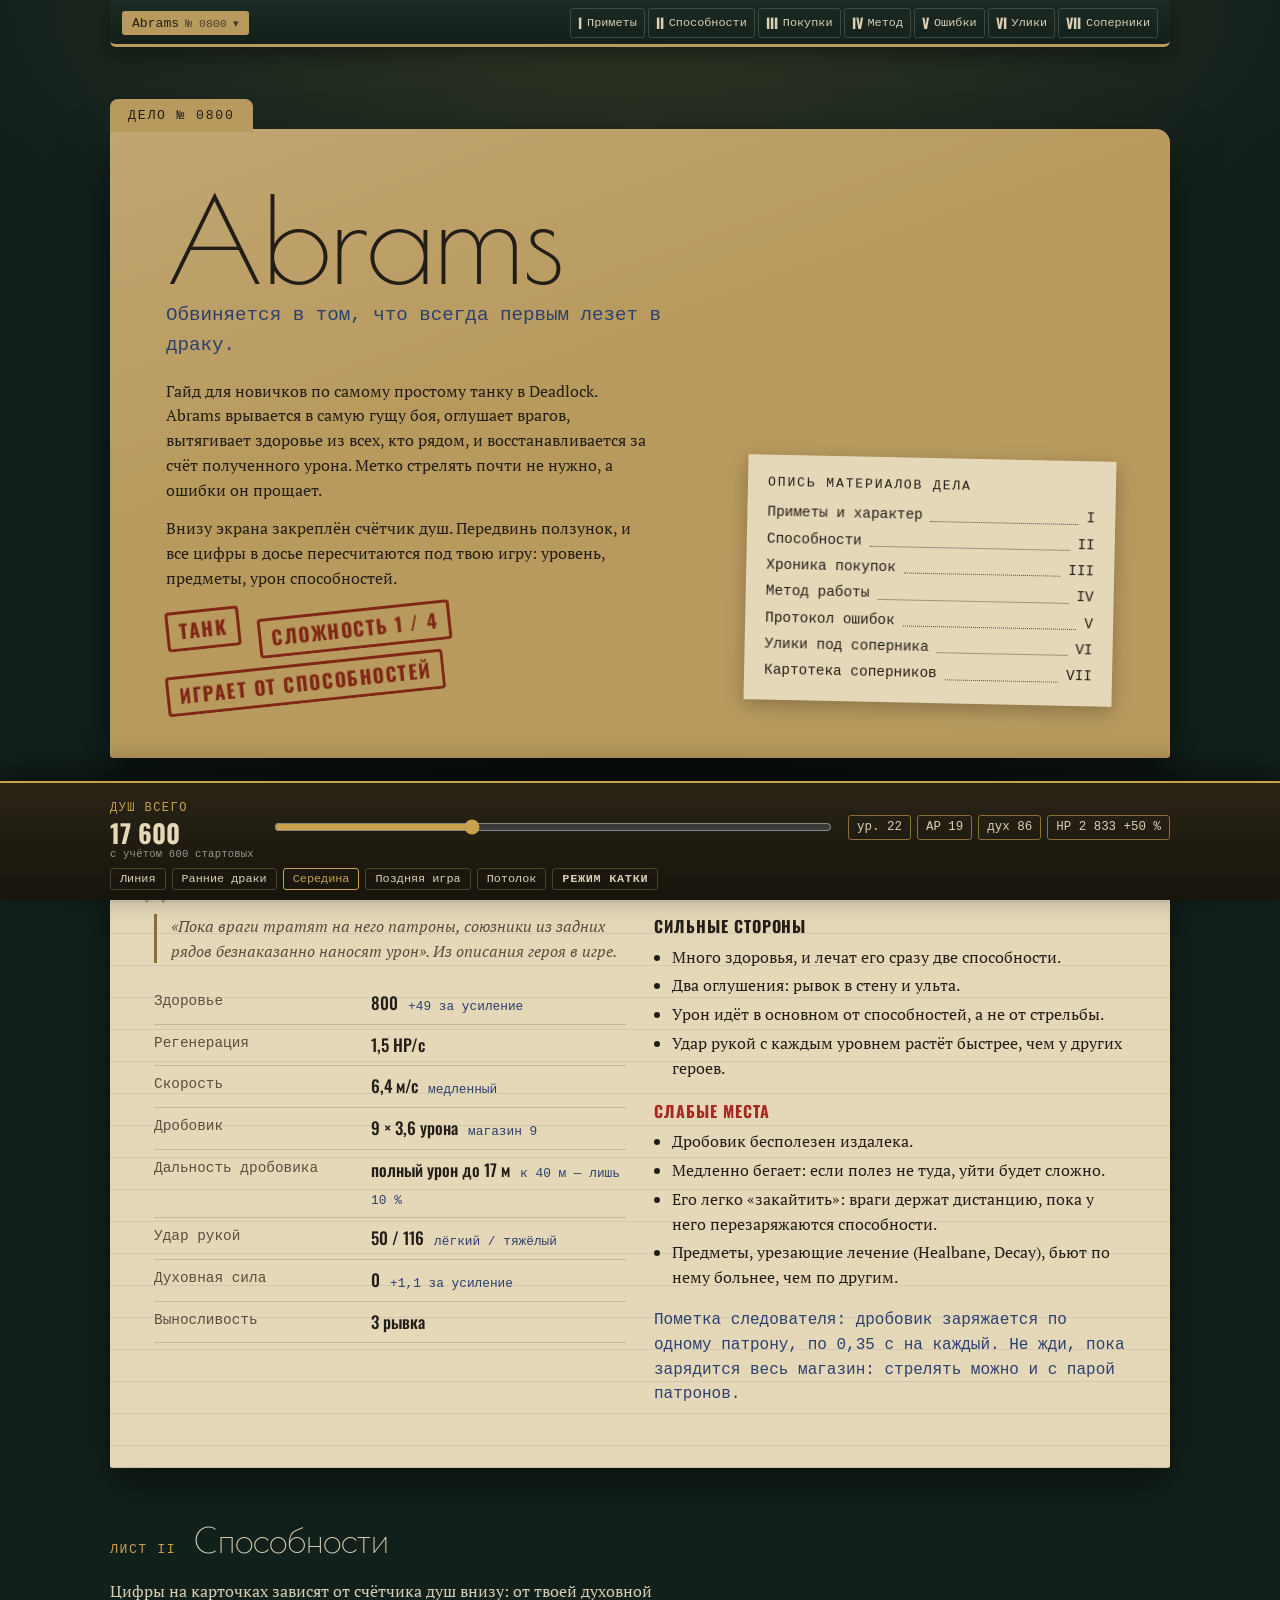
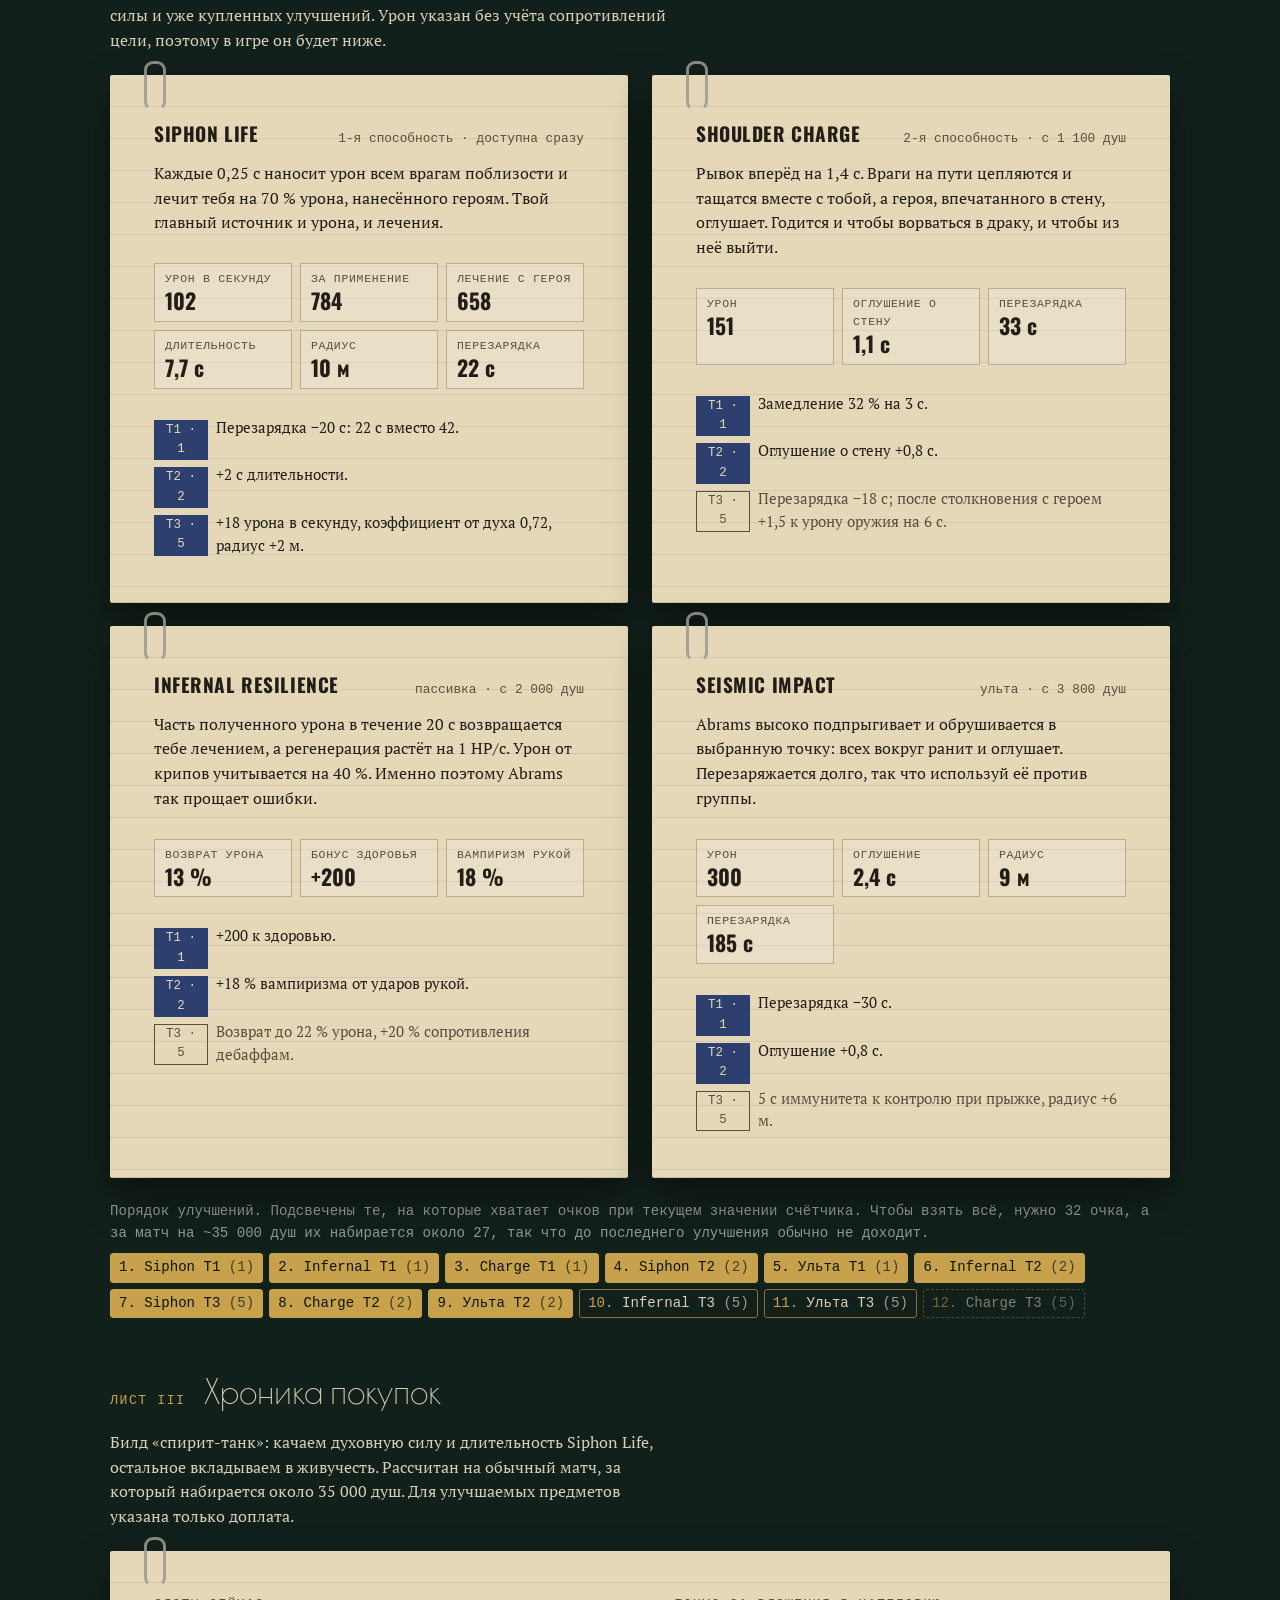
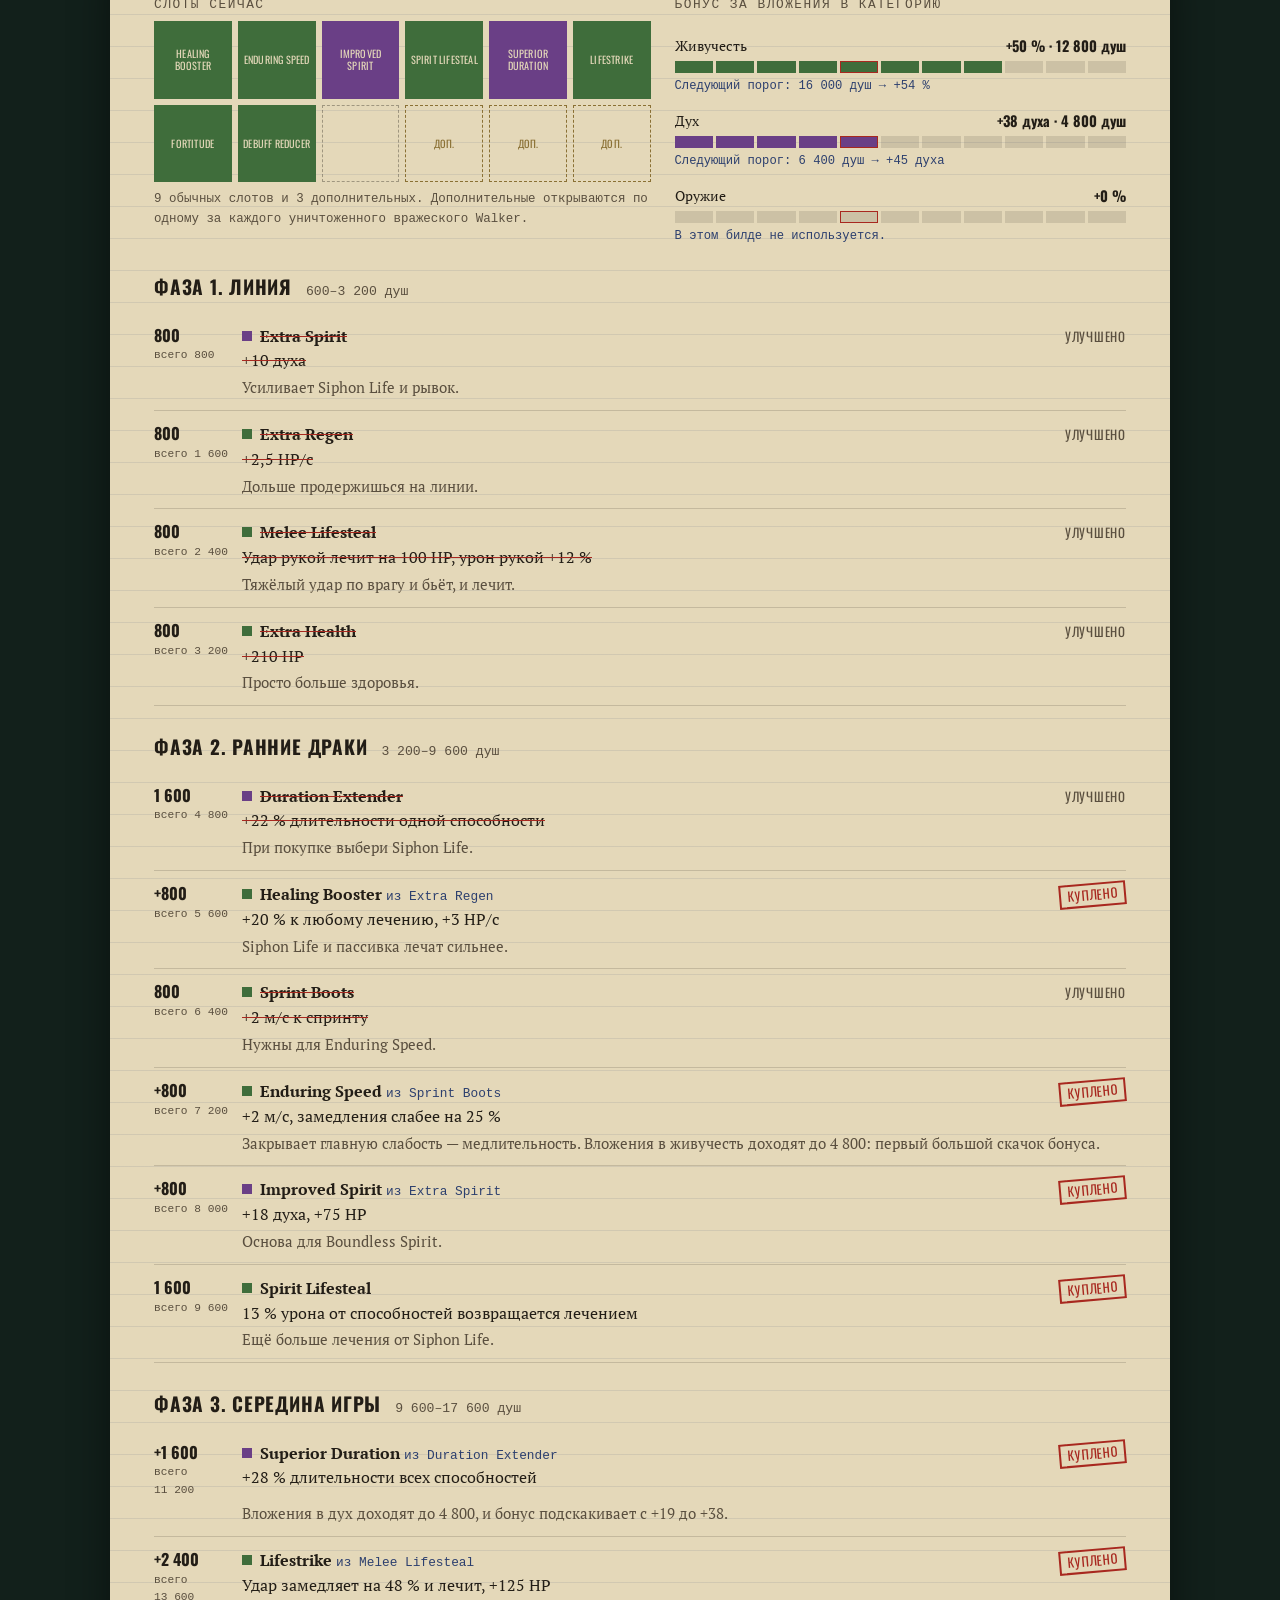
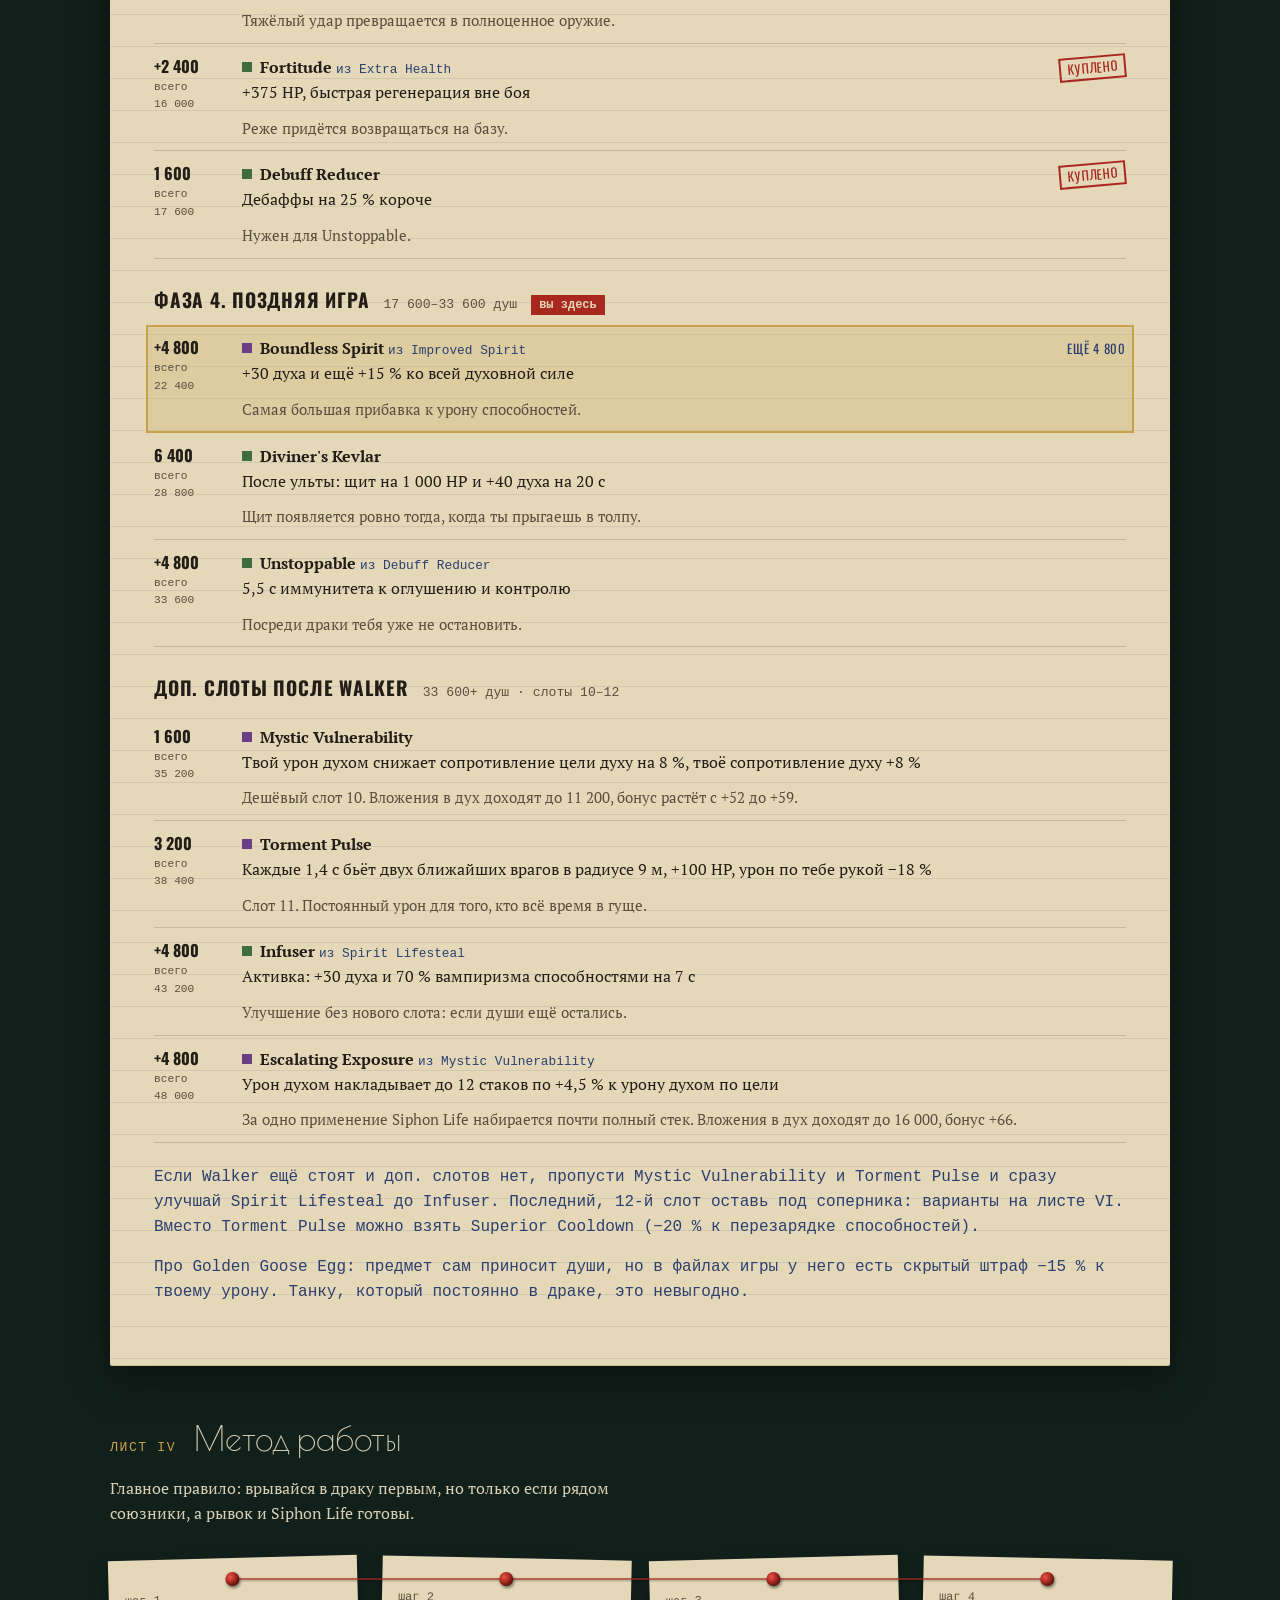
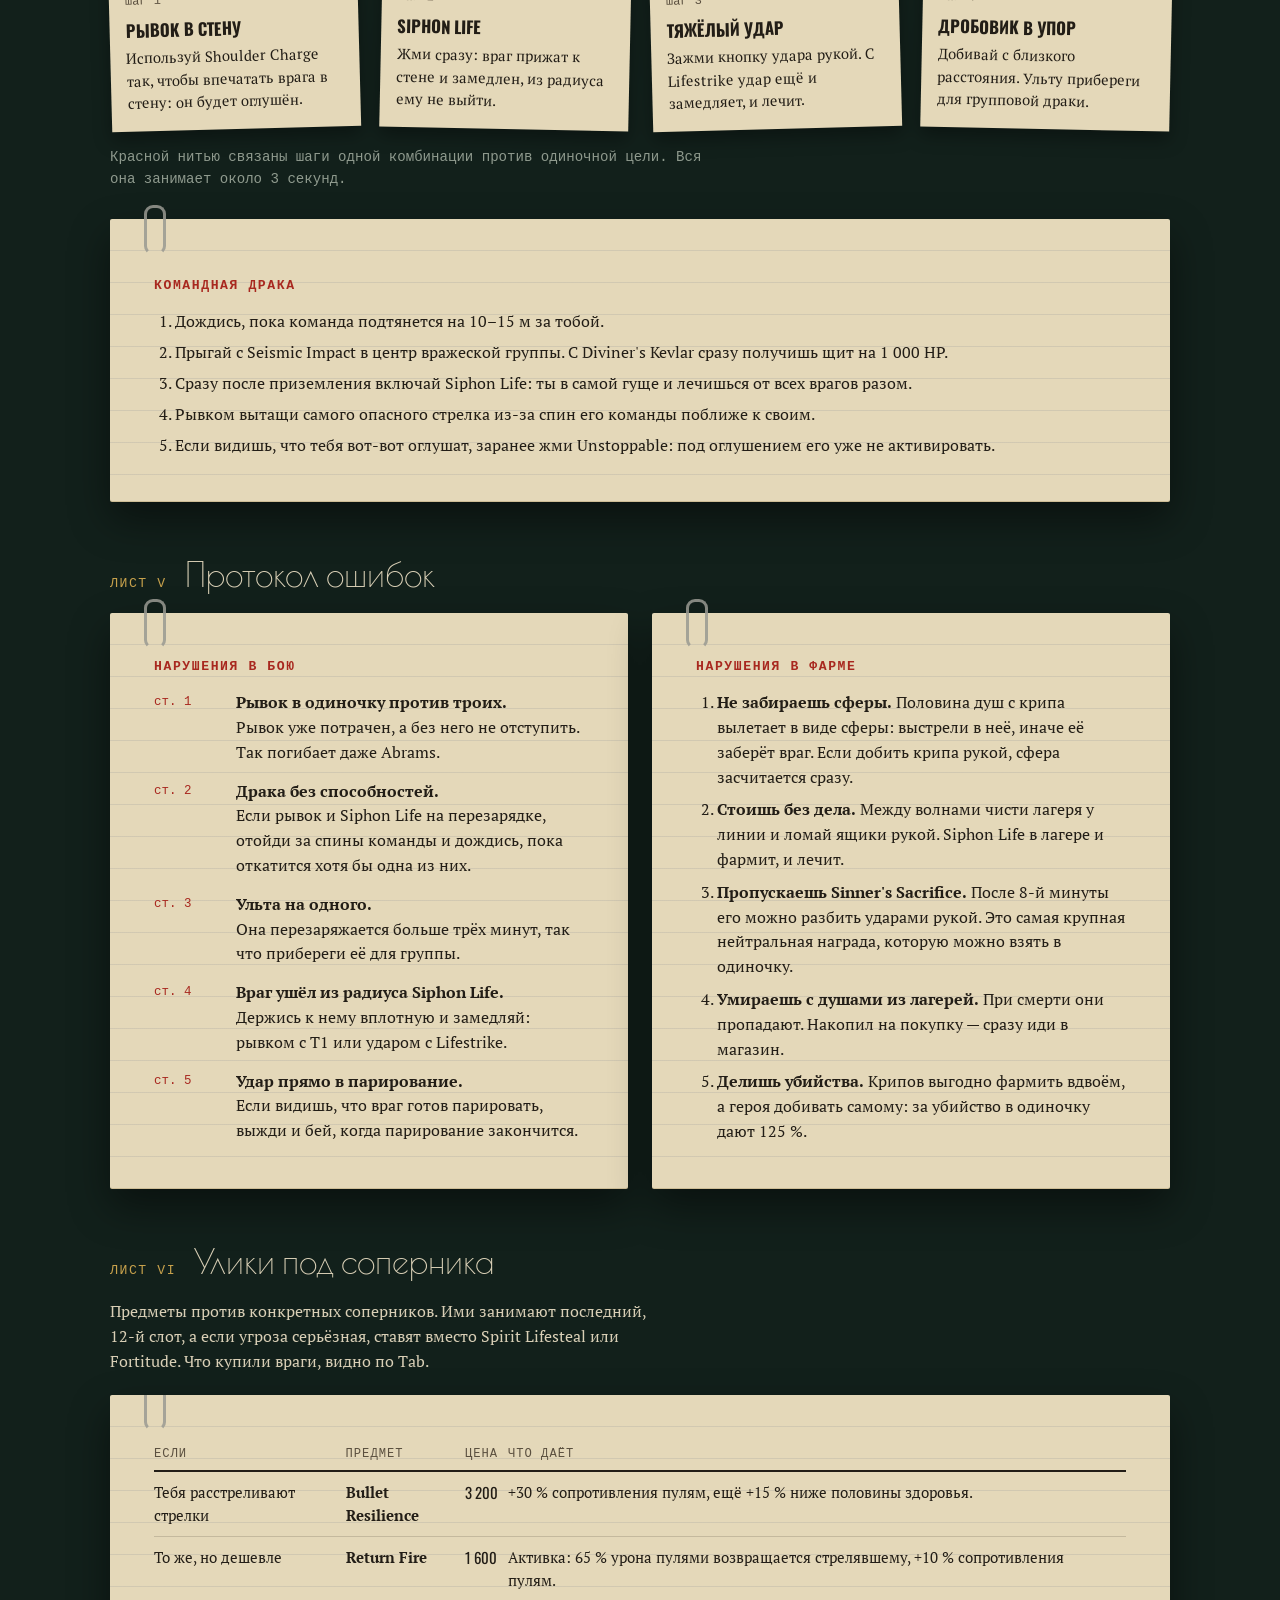
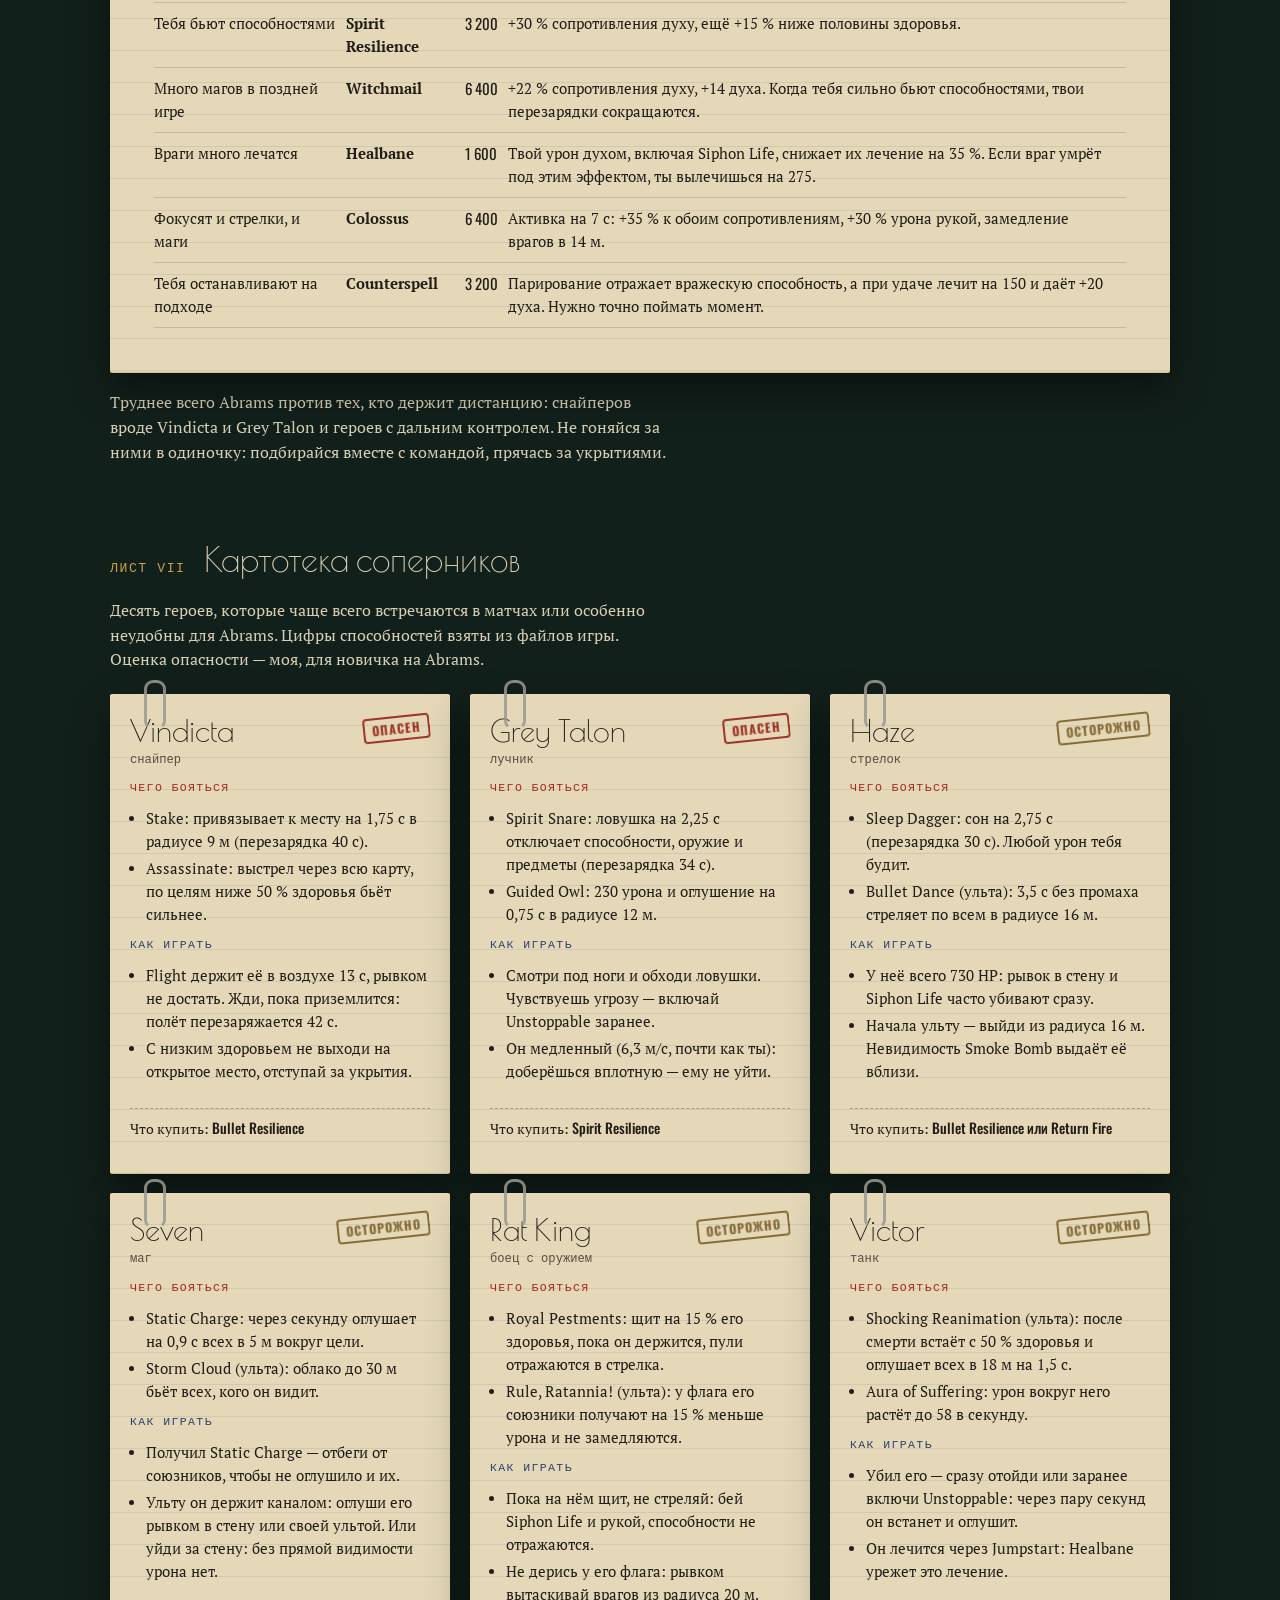
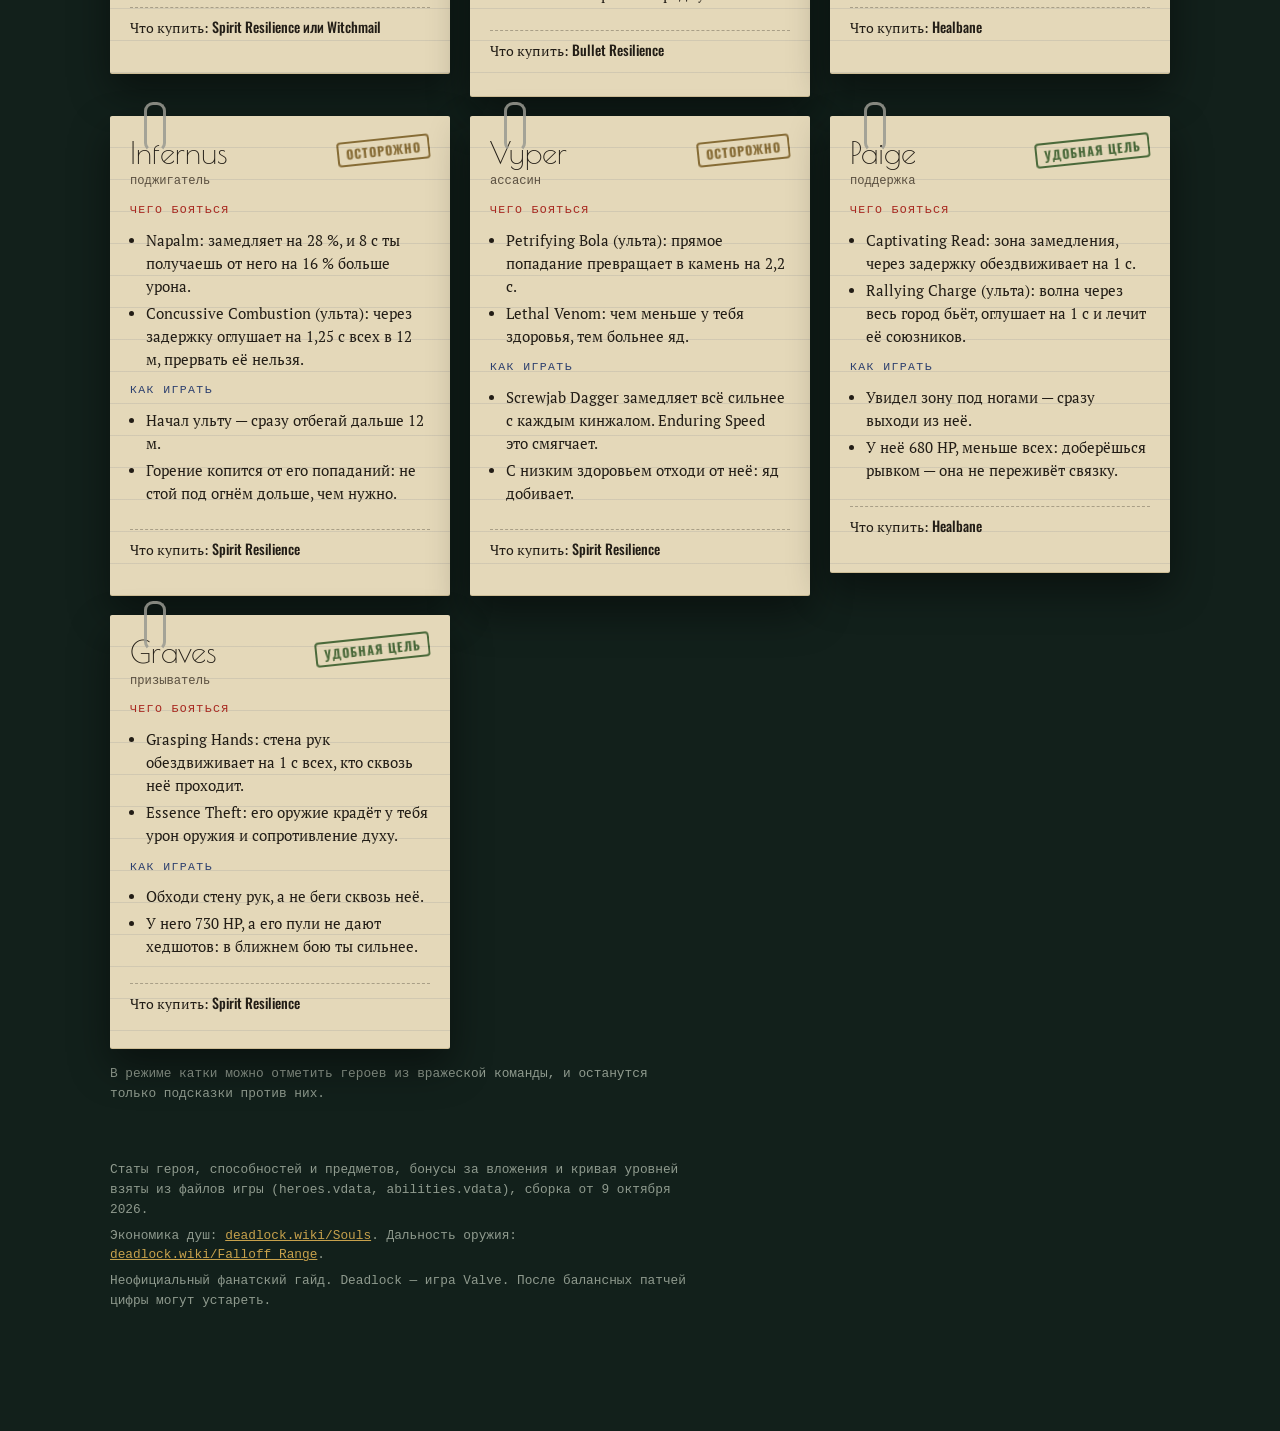
==== abrams/index.html @ 575578da "feat: обновить досье героев, главная страница" ====
<!doctype html>
<html lang="ru">
<head>
<meta charset="utf-8">
<meta name="viewport" content="width=device-width, initial-scale=1, viewport-fit=cover">
<style>html{color-scheme:dark}body{margin:0}img{max-width:100%}[hidden]{display:none!important}:root{padding-top:env(safe-area-inset-top,0px);padding-bottom:env(safe-area-inset-bottom,0px)}</style>
<title>Досье Abrams</title>
<link rel="preconnect" href="https://fonts.googleapis.com">
<link rel="preconnect" href="https://fonts.gstatic.com" crossorigin>
<link rel="stylesheet" href="https://fonts.googleapis.com/css2?family=Poiret+One&family=Oswald:wght@500;700&family=PT+Serif:ital,wght@0,400;0,700;1,400&family=PT+Mono&display=swap">
<link rel="stylesheet" href="../assets/dossier.css">
</head>
<body>
<div class="wrap">
  <nav class="spine" aria-label="Навигация по досье">
    <div class="row">
      <button class="case" type="button" id="case-btn" aria-haspopup="true" aria-expanded="false" aria-controls="case-menu">Abrams <small>№ 0800</small> <span class="caret" aria-hidden="true">▾</span></button>
      <div class="case-menu" id="case-menu" hidden></div>
      <div class="nums"><a href="#primety" aria-current="false"><b>I</b><small>Приметы</small></a><a href="#pokazaniya" aria-current="false"><b>II</b><small>Способности</small></a><a href="#hronika" aria-current="false"><b>III</b><small>Покупки</small></a><a href="#metod" aria-current="false"><b>IV</b><small>Метод</small></a><a href="#protokol" aria-current="false"><b>V</b><small>Ошибки</small></a><a href="#uliki" aria-current="false"><b>VI</b><small>Улики</small></a><a href="#kartoteka" aria-current="false"><b>VII</b><small>Соперники</small></a></div>
    </div>
    <div class="now">Лист <b data-now>обложка</b></div>
  </nav>

  <header class="hero">
    <div class="folder" data-case="ДЕЛО № 0800">
      <div class="hero-grid">
        <div>
          <h1>Abrams</h1>
          <p class="charge">Обвиняется в том, что всегда первым лезет в драку.</p>
          <p>Гайд для новичков по самому простому танку в Deadlock. Abrams врывается в самую гущу боя, оглушает врагов, вытягивает здоровье из всех, кто рядом, и восстанавливается за счёт полученного урона. Метко стрелять почти не нужно, а ошибки он прощает.</p>
          <p>Внизу экрана закреплён счётчик душ. Передвинь ползунок, и все цифры в досье пересчитаются под твою игру: уровень, предметы, урон способностей.</p>
          <div class="stamps">
            <span class="stamp slam">Танк</span>
            <span class="stamp slam d2">Сложность 1 / 4</span>
            <span class="stamp slam d3">Играет от способностей</span>
          </div>
        </div>
        <aside class="opis">
          <h3>Опись материалов дела</h3>
          <ol>
            <li><a href="#primety"><span>Приметы и характер</span><span></span><span>I</span></a></li>
            <li><a href="#pokazaniya"><span>Способности</span><span></span><span>II</span></a></li>
            <li><a href="#hronika"><span>Хроника покупок</span><span></span><span>III</span></a></li>
            <li><a href="#metod"><span>Метод работы</span><span></span><span>IV</span></a></li>
            <li><a href="#protokol"><span>Протокол ошибок</span><span></span><span>V</span></a></li>
            <li><a href="#uliki"><span>Улики под соперника</span><span></span><span>VI</span></a></li>
            <li><a href="#kartoteka"><span>Картотека соперников</span><span></span><span>VII</span></a></li>
          </ol>
        </aside>
      </div>
    </div>
  </header>

  <section id="primety">
    <div class="section-head"><span class="exhibit">Лист I</span><h2>Приметы и характер</h2></div>
    <div class="sheet record">
      <div>
        <p class="quote">«Пока враги тратят на него патроны, союзники из задних рядов безнаказанно наносят урон». Из описания героя в игре.</p>
        <table class="stat-table">
          <tbody>
            <tr><th>Здоровье</th><td>800 <small>+49 за усиление</small></td></tr>
            <tr><th>Регенерация</th><td>1,5 HP/с</td></tr>
            <tr><th>Скорость</th><td>6,4 м/с <small>медленный</small></td></tr>
            <tr><th>Дробовик</th><td>9 × 3,6 урона <small>магазин 9</small></td></tr>
            <tr><th>Дальность дробовика</th><td>полный урон до 17 м <small>к 40 м — лишь 10 %</small></td></tr>
            <tr><th>Удар рукой</th><td>50 / 116 <small>лёгкий / тяжёлый</small></td></tr>
            <tr><th>Духовная сила</th><td>0 <small>+1,1 за усиление</small></td></tr>
            <tr><th>Выносливость</th><td>3 рывка</td></tr>
          </tbody>
        </table>
      </div>
      <div class="traits">
        <h3>Сильные стороны</h3>
        <ul>
          <li>Много здоровья, и лечат его сразу две способности.</li>
          <li>Два оглушения: рывок в стену и ульта.</li>
          <li>Урон идёт в основном от способностей, а не от стрельбы.</li>
          <li>Удар рукой с каждым уровнем растёт быстрее, чем у других героев.</li>
        </ul>
        <div class="minus">
          <h3>Слабые места</h3>
          <ul>
            <li>Дробовик бесполезен издалека.</li>
            <li>Медленно бегает: если полез не туда, уйти будет сложно.</li>
            <li>Его легко «закайтить»: враги держат дистанцию, пока у него перезаряжаются способности.</li>
            <li>Предметы, урезающие лечение (Healbane, Decay), бьют по нему больнее, чем по другим.</li>
          </ul>
        </div>
        <p class="typed">Пометка следователя: дробовик заряжается по одному патрону, по 0,35 с на каждый. Не жди, пока зарядится весь магазин: стрелять можно и с парой патронов.</p>
      </div>
    </div>
  </section>

  <section id="pokazaniya">
    <div class="section-head"><span class="exhibit">Лист II</span><h2>Способности</h2></div>
    <p class="lede">Цифры на карточках зависят от счётчика душ внизу: от твоей духовной силы и уже купленных улучшений. Урон указан без учёта сопротивлений цели, поэтому в игре он будет ниже.</p>
    <div class="abilities">
      <article class="sheet ab" id="ab-siphon">
        <header><h3>Siphon Life</h3><span class="key">1-я способность · доступна сразу</span></header>
        <p>Каждые 0,25 с наносит урон всем врагам поблизости и лечит тебя на 70 % урона, нанесённого героям. Твой главный источник и урона, и лечения.</p>
        <dl class="readout">
          <div><dt>Урон в секунду</dt><dd data-o="s-dps">—</dd></div>
          <div><dt>За применение</dt><dd data-o="s-total">—</dd></div>
          <div><dt>Лечение с героя</dt><dd data-o="s-heal">—</dd></div>
          <div><dt>Длительность</dt><dd data-o="s-dur">—</dd></div>
          <div><dt>Радиус</dt><dd data-o="s-rad">—</dd></div>
          <div><dt>Перезарядка</dt><dd data-o="s-cd">—</dd></div>
        </dl>
        <ul class="tiers">
          <li data-t="S1"><span class="t">T1 · 1</span><span>Перезарядка −20 с: 22 с вместо 42.</span></li>
          <li data-t="S2"><span class="t">T2 · 2</span><span>+2 с длительности.</span></li>
          <li data-t="S3"><span class="t">T3 · 5</span><span>+18 урона в секунду, коэффициент от духа 0,72, радиус +2 м.</span></li>
        </ul>
      </article>
      <article class="sheet ab" id="ab-charge">
        <header><h3>Shoulder Charge</h3><span class="key">2-я способность · с 1 100 душ</span></header>
        <p>Рывок вперёд на 1,4 с. Враги на пути цепляются и тащатся вместе с тобой, а героя, впечатанного в стену, оглушает. Годится и чтобы ворваться в драку, и чтобы из неё выйти.</p>
        <dl class="readout">
          <div><dt>Урон</dt><dd data-o="c-dmg">—</dd></div>
          <div><dt>Оглушение о стену</dt><dd data-o="c-stun">—</dd></div>
          <div><dt>Перезарядка</dt><dd data-o="c-cd">—</dd></div>
        </dl>
        <ul class="tiers">
          <li data-t="C1"><span class="t">T1 · 1</span><span>Замедление 32 % на 3 с.</span></li>
          <li data-t="C2"><span class="t">T2 · 2</span><span>Оглушение о стену +0,8 с.</span></li>
          <li data-t="C3"><span class="t">T3 · 5</span><span>Перезарядка −18 с; после столкновения с героем +1,5 к урону оружия на 6 с.</span></li>
        </ul>
      </article>
      <article class="sheet ab" id="ab-infernal">
        <header><h3>Infernal Resilience</h3><span class="key">пассивка · с 2 000 душ</span></header>
        <p>Часть полученного урона в течение 20 с возвращается тебе лечением, а регенерация растёт на 1 HP/с. Урон от крипов учитывается на 40 %. Именно поэтому Abrams так прощает ошибки.</p>
        <dl class="readout">
          <div><dt>Возврат урона</dt><dd data-o="i-pct">—</dd></div>
          <div><dt>Бонус здоровья</dt><dd data-o="i-hp">—</dd></div>
          <div><dt>Вампиризм рукой</dt><dd data-o="i-ls">—</dd></div>
        </dl>
        <ul class="tiers">
          <li data-t="I1"><span class="t">T1 · 1</span><span>+200 к здоровью.</span></li>
          <li data-t="I2"><span class="t">T2 · 2</span><span>+18 % вампиризма от ударов рукой.</span></li>
          <li data-t="I3"><span class="t">T3 · 5</span><span>Возврат до 22 % урона, +20 % сопротивления дебаффам.</span></li>
        </ul>
      </article>
      <article class="sheet ab" id="ab-ult">
        <header><h3>Seismic Impact</h3><span class="key">ульта · с 3 800 душ</span></header>
        <p>Abrams высоко подпрыгивает и обрушивается в выбранную точку: всех вокруг ранит и оглушает. Перезаряжается долго, так что используй её против группы.</p>
        <dl class="readout">
          <div><dt>Урон</dt><dd data-o="u-dmg">—</dd></div>
          <div><dt>Оглушение</dt><dd data-o="u-stun">—</dd></div>
          <div><dt>Радиус</dt><dd data-o="u-rad">—</dd></div>
          <div><dt>Перезарядка</dt><dd data-o="u-cd">—</dd></div>
        </dl>
        <ul class="tiers">
          <li data-t="U1"><span class="t">T1 · 1</span><span>Перезарядка −30 с.</span></li>
          <li data-t="U2"><span class="t">T2 · 2</span><span>Оглушение +0,8 с.</span></li>
          <li data-t="U3"><span class="t">T3 · 5</span><span>5 с иммунитета к контролю при прыжке, радиус +6 м.</span></li>
        </ul>
      </article>
    </div>
    <div class="ap-order">
      Порядок улучшений. Подсвечены те, на которые хватает очков при текущем значении счётчика. Чтобы взять всё, нужно 32 очка, а за матч на ~35 000 душ их набирается около 27, так что до последнего улучшения обычно не доходит.
      <ol id="ap-list"></ol>
    </div>
  </section>

  <section id="hronika">
    <div class="section-head"><span class="exhibit">Лист III</span><h2>Хроника покупок</h2></div>
    <p class="lede">Билд «спирит-танк»: качаем духовную силу и длительность Siphon Life, остальное вкладываем в живучесть. Рассчитан на обычный матч, за который набирается около 35 000 душ. Для улучшаемых предметов указана только доплата.</p>
    <div class="sheet">
      <div class="ledger-top">
        <div class="slots-wrap">
          <h4>Слоты сейчас</h4>
          <div class="slots" id="slots"></div>
          <p class="slots-note">9 обычных слотов и 3 дополнительных. Дополнительные открываются по одному за каждого уничтоженного вражеского Walker.</p>
        </div>
        <div class="inv">
          <h4>Бонус за вложения в категорию</h4>
          <div class="meter-row"><div class="lbl"><span>Живучесть</span><b data-o="v-bonus">—</b></div><div class="meter vit" data-meter="vit"></div><div class="next" data-o="v-next"></div></div>
          <div class="meter-row"><div class="lbl"><span>Дух</span><b data-o="sp-bonus">—</b></div><div class="meter spi" data-meter="spi"></div><div class="next" data-o="sp-next"></div></div>
          <div class="meter-row"><div class="lbl"><span>Оружие</span><b>+0 %</b></div><div class="meter wpn" data-meter="wpn"></div><div class="next">В этом билде не используется.</div></div>
        </div>
      </div>
      <div id="phases"></div>
      <p class="typed" style="margin-top:22px">Если Walker ещё стоят и доп. слотов нет, пропусти Mystic Vulnerability и Torment Pulse и сразу улучшай Spirit Lifesteal до Infuser. Последний, 12-й слот оставь под соперника: варианты на листе VI. Вместо Torment Pulse можно взять Superior Cooldown (−20 % к перезарядке способностей).</p>
      <p class="typed">Про Golden Goose Egg: предмет сам приносит души, но в файлах игры у него есть скрытый штраф −15 % к твоему урону. Танку, который постоянно в драке, это невыгодно.</p>
    </div>
  </section>

  <section id="metod">
    <div class="section-head"><span class="exhibit">Лист IV</span><h2>Метод работы</h2></div>
    <p class="lede">Главное правило: врывайся в драку первым, но только если рядом союзники, а рывок и Siphon Life готовы.</p>
    <div class="board" role="list">
      <svg class="string" aria-hidden="true"><polyline fill="none" stroke="#a8281f" stroke-width="1.6" points=""/></svg>
      <div class="note" role="listitem"><span class="pin-dot"></span><span class="n">шаг 1</span><b>Рывок в стену</b><p>Используй Shoulder Charge так, чтобы впечатать врага в стену: он будет оглушён.</p></div>
      <div class="note" role="listitem"><span class="pin-dot"></span><span class="n">шаг 2</span><b>Siphon Life</b><p>Жми сразу: враг прижат к стене и замедлен, из радиуса ему не выйти.</p></div>
      <div class="note" role="listitem"><span class="pin-dot"></span><span class="n">шаг 3</span><b>Тяжёлый удар</b><p>Зажми кнопку удара рукой. С Lifestrike удар ещё и замедляет, и лечит.</p></div>
      <div class="note" role="listitem"><span class="pin-dot"></span><span class="n">шаг 4</span><b>Дробовик в упор</b><p>Добивай с близкого расстояния. Ульту прибереги для групповой драки.</p></div>
    </div>
    <p class="board-caption">Красной нитью связаны шаги одной комбинации против одиночной цели. Вся она занимает около 3 секунд.</p>
    <div class="sheet teamfight">
      <h3 class="exhibit" style="color:var(--stamp)">Командная драка</h3>
      <ol>
        <li>Дождись, пока команда подтянется на 10–15 м за тобой.</li>
        <li>Прыгай с Seismic Impact в центр вражеской группы. С Diviner's Kevlar сразу получишь щит на 1 000 HP.</li>
        <li>Сразу после приземления включай Siphon Life: ты в самой гуще и лечишься от всех врагов разом.</li>
        <li>Рывком вытащи самого опасного стрелка из-за спин его команды поближе к своим.</li>
        <li>Если видишь, что тебя вот-вот оглушат, заранее жми Unstoppable: под оглушением его уже не активировать.</li>
      </ol>
    </div>
  </section>

  <section id="protokol">
    <div class="section-head"><span class="exhibit">Лист V</span><h2>Протокол ошибок</h2></div>
    <div class="two">
      <div class="sheet">
        <h3 class="exhibit" style="color:var(--stamp);margin-top:0">Нарушения в бою</h3>
        <ol class="protocol">
          <li><span class="art">ст. 1</span><div><b>Рывок в одиночку против троих.</b>Рывок уже потрачен, а без него не отступить. Так погибает даже Abrams.</div></li>
          <li><span class="art">ст. 2</span><div><b>Драка без способностей.</b>Если рывок и Siphon Life на перезарядке, отойди за спины команды и дождись, пока откатится хотя бы одна из них.</div></li>
          <li><span class="art">ст. 3</span><div><b>Ульта на одного.</b>Она перезаряжается больше трёх минут, так что прибереги её для группы.</div></li>
          <li><span class="art">ст. 4</span><div><b>Враг ушёл из радиуса Siphon Life.</b>Держись к нему вплотную и замедляй: рывком с T1 или ударом с Lifestrike.</div></li>
          <li><span class="art">ст. 5</span><div><b>Удар прямо в парирование.</b>Если видишь, что враг готов парировать, выжди и бей, когда парирование закончится.</div></li>
        </ol>
      </div>
      <div class="sheet">
        <h3 class="exhibit" style="color:var(--stamp);margin-top:0">Нарушения в фарме</h3>
        <ol class="farm">
          <li><b>Не забираешь сферы.</b> Половина душ с крипа вылетает в виде сферы: выстрели в неё, иначе её заберёт враг. Если добить крипа рукой, сфера засчитается сразу.</li>
          <li><b>Стоишь без дела.</b> Между волнами чисти лагеря у линии и ломай ящики рукой. Siphon Life в лагере и фармит, и лечит.</li>
          <li><b>Пропускаешь Sinner's Sacrifice.</b> После 8-й минуты его можно разбить ударами рукой. Это самая крупная нейтральная награда, которую можно взять в одиночку.</li>
          <li><b>Умираешь с душами из лагерей.</b> При смерти они пропадают. Накопил на покупку — сразу иди в магазин.</li>
          <li><b>Делишь убийства.</b> Крипов выгодно фармить вдвоём, а героя добивать самому: за убийство в одиночку дают 125 %.</li>
        </ol>
      </div>
    </div>
  </section>

  <section id="uliki">
    <div class="section-head"><span class="exhibit">Лист VI</span><h2>Улики под соперника</h2></div>
    <p class="lede">Предметы против конкретных соперников. Ими занимают последний, 12-й слот, а если угроза серьёзная, ставят вместо Spirit Lifesteal или Fortitude. Что купили враги, видно по Tab.</p>
    <div class="sheet scroll">
      <table class="evid">
        <thead><tr><th>Если</th><th>Предмет</th><th>Цена</th><th>Что даёт</th></tr></thead>
        <tbody>
          <tr><td>Тебя расстреливают стрелки</td><td>Bullet Resilience</td><td>3 200</td><td>+30 % сопротивления пулям, ещё +15 % ниже половины здоровья.</td></tr>
          <tr><td>То же, но дешевле</td><td>Return Fire</td><td>1 600</td><td>Активка: 65 % урона пулями возвращается стрелявшему, +10 % сопротивления пулям.</td></tr>
          <tr><td>Тебя бьют способностями</td><td>Spirit Resilience</td><td>3 200</td><td>+30 % сопротивления духу, ещё +15 % ниже половины здоровья.</td></tr>
          <tr><td>Много магов в поздней игре</td><td>Witchmail</td><td>6 400</td><td>+22 % сопротивления духу, +14 духа. Когда тебя сильно бьют способностями, твои перезарядки сокращаются.</td></tr>
          <tr><td>Враги много лечатся</td><td>Healbane</td><td>1 600</td><td>Твой урон духом, включая Siphon Life, снижает их лечение на 35 %. Если враг умрёт под этим эффектом, ты вылечишься на 275.</td></tr>
          <tr><td>Фокусят и стрелки, и маги</td><td>Colossus</td><td>6 400</td><td>Активка на 7 с: +35 % к обоим сопротивлениям, +30 % урона рукой, замедление врагов в 14 м.</td></tr>
          <tr><td>Тебя останавливают на подходе</td><td>Counterspell</td><td>3 200</td><td>Парирование отражает вражескую способность, а при удаче лечит на 150 и даёт +20 духа. Нужно точно поймать момент.</td></tr>
        </tbody>
      </table>
    </div>
    <p class="lede" style="margin-top:18px">Труднее всего Abrams против тех, кто держит дистанцию: снайперов вроде Vindicta и Grey Talon и героев с дальним контролем. Не гоняйся за ними в одиночку: подбирайся вместе с командой, прячась за укрытиями.</p>
  </section>

  <section id="kartoteka">
    <div class="section-head"><span class="exhibit">Лист VII</span><h2>Картотека соперников</h2></div>
    <p class="lede">Десять героев, которые чаще всего встречаются в матчах или особенно неудобны для Abrams. Цифры способностей взяты из файлов игры. Оценка опасности — моя, для новичка на Abrams.</p>
    <div class="rivals" id="rivals"></div>
    <p class="rivals-note">В режиме катки можно отметить героев из вражеской команды, и останутся только подсказки против них.</p>
  </section>

  <footer>
    <span>Статы героя, способностей и предметов, бонусы за вложения и кривая уровней взяты из файлов игры (heroes.vdata, abilities.vdata), сборка от 9 октября 2026.</span>
    <span>Экономика душ: <a href="https://deadlock.wiki/Souls" rel="noopener">deadlock.wiki/Souls</a>. Дальность оружия: <a href="https://deadlock.wiki/Falloff_Range" rel="noopener">deadlock.wiki/Falloff_Range</a>.</span>
    <span>Неофициальный фанатский гайд. Deadlock — игра Valve. После балансных патчей цифры могут устареть.</span>
  </footer>
</div>

<div class="counter" role="region" aria-label="Счётчик душ">
  <div class="counter-in">
    <div><label for="souls">Душ всего</label><output id="souls-out" for="souls">17 600</output><span class="souls-note">с учётом 600 стартовых</span></div>
    <input type="range" id="souls" min="600" max="49200" step="100" value="17600" aria-describedby="souls-out">
    <div class="chips"><span class="chip" data-o="lvl">ур. 24</span><span class="chip" data-o="ap">AP 20</span><span class="chip" data-o="sp">дух 81</span><span class="chip" data-o="hp">HP —</span></div>
    <div class="presets" id="presets">
      <button type="button" data-v="3200">Линия</button>
      <button type="button" data-v="9600">Ранние драки</button>
      <button type="button" data-v="17600">Середина</button>
      <button type="button" data-v="33600">Поздняя игра</button>
      <button type="button" data-v="49200">Потолок</button>
      <button type="button" class="k-open" id="k-open">Режим катки</button>
      <label class="kevlar" id="kev-wrap" hidden><input type="checkbox" id="kev"> ульта прожата (Kevlar)</label>
    </div>
  </div>
</div>

<div class="katka" id="katka" role="dialog" aria-modal="true" aria-labelledby="k-title" hidden>
  <div class="katka-in">
    <div class="k-head">
      <div><span class="exhibit">Рапорт на выезд</span><h2 id="k-title">Режим катки</h2></div>
      <button type="button" class="k-close" id="k-close">Закрыть · Esc</button>
    </div>
    <div class="k-souls">
      <div><span class="lbl">Душ всего</span><output id="k-souls-out">0</output><span class="souls-note">с учётом 600 стартовых</span></div>
      <div class="k-steps" id="k-steps">
        <button type="button" data-d="-500">−500</button><button type="button" data-d="-100">−100</button>
        <button type="button" data-d="100">+100</button><button type="button" data-d="500">+500</button>
      </div>
    </div>
    <div class="k-grid">
      <section class="sheet k-card">
        <h3>Следующая покупка</h3>
        <p class="k-big" data-k="buy"></p>
        <p class="k-price" data-k="buy-price"></p>
        <div class="k-bar" role="progressbar" aria-label="Накоплено на покупку" aria-valuemin="0" aria-valuemax="100"><i data-k-bar></i></div>
        <p class="k-small" data-k="buy-progress"></p>
        <p data-k="buy-what"></p>
        <p class="k-small" data-k="buy-then"></p>
      </section>
      <section class="sheet k-card">
        <h3>Очки способностей</h3>
        <p class="k-big" data-k="ap"></p>
        <p class="k-price" data-k="ap-cost"></p>
        <div class="k-pips" data-k-pips aria-hidden="true"></div>
        <p data-k="ap-note"></p>
        <p class="k-small" data-k="ap-lvl"></p>
        <p class="k-small" data-k="ap-then"></p>
      </section>
      <section class="sheet k-card k-wide">
        <h3>Комбо против одного</h3>
        <ol class="k-combo"><li>Рывок в стену</li><li>Siphon Life</li><li>Тяжёлый удар</li><li>Дробовик в упор</li></ol>
        <p class="k-small">Командная драка: ульта в центр группы → Siphon Life → рывком вытащить стрелка к своим.</p>
      </section>
      <section class="sheet k-card k-wide">
        <h3>Против кого играем</h3>
        <div class="k-chips" id="k-chips"></div>
        <div class="k-tips" id="k-tips"></div>
      </section>
      <section class="sheet k-card k-wide">
        <h3>Три правила</h3>
        <ol class="k-rules">
          <li>Врывайся, только если рядом союзники, а рывок и Siphon Life готовы.</li>
          <li>Ульту трать на группу, а не на одного.</li>
          <li>Не копи души: накопил на покупку — иди в магазин.</li>
        </ol>
      </section>
    </div>
  </div>
</div>

<script src="hero.js"></script>
<script src="../assets/heroes.js"></script>
<script src="../assets/dossier.js"></script>
</body>
</html>
---- assets/dossier.css ----
/* Layout: a detective's case file lying on a green felt desk at night. Paper sheets carry the content,
   a brass soul counter is pinned to the bottom edge and drives every number on the page. */
:root {
  color-scheme: dark;
  --felt: #12201b;          /* desk felt */
  --felt-deep: #0b1511;
  --paper: #e4d8b9;         /* manila sheet */
  --paper-edge: #cdbd96;
  --folder: #b89a5e;          /* case folder */
  --folder-ink: var(--ink);
  --ink: #221d16;           /* typewriter ink */
  --ink-soft: #5a4f3f;
  --carbon: #2c3f6e;        /* carbon-copy blue for typed notes */
  --stamp: #a8281f;         /* rubber-stamp red */
  --brass: #c7a14c;         /* lamp brass */
  --brass-dim: #8a7034;
  --on-felt: #d9cfb6;
  --on-felt-dim: #8f9a8e;
  --vit: #3f6d3b;           /* vitality items */
  --spi: #6a3f86;           /* spirit items */
  --wpn: #b0601e;           /* weapon items */
  --font-display: "Poiret One", "Didot", "Bodoni 72", Georgia, serif;
  --font-stamp: "Oswald", "Arial Narrow", Impact, sans-serif;
  --font-body: "PT Serif", Georgia, "Times New Roman", serif;
  --font-type: "PT Mono", "Courier New", ui-monospace, monospace;
  --step--1: 0.82rem; --step-0: 1rem; --step-1: 1.2rem; --step-2: 1.5rem; --step-3: 2.1rem; --step-4: clamp(3.2rem, 11vw, 7.5rem);
}
* { box-sizing: border-box; }
html { scroll-behavior: smooth; }
body {
  background: var(--felt);
  background-image:
    radial-gradient(ellipse 80% 50% at 50% 0%, rgba(199,161,76,.16), transparent 70%),
    radial-gradient(ellipse at 50% 120%, var(--felt-deep), transparent 60%);
  background-attachment: fixed;
  color: var(--on-felt);
  font-family: var(--font-body);
  font-size: var(--step-0);
  line-height: 1.55;
  padding-inline: 16px;
  padding-block: 0 120px;
}
a { color: inherit; }
:focus-visible { outline: 2px dashed var(--brass); outline-offset: 3px; }
.wrap { max-width: 1060px; margin-inline: auto; display: grid; grid-template-columns: minmax(0, 1fr); gap: 56px; }
.wrap > * { min-width: 0; }

/* ---------- paper ---------- */
.sheet {
  background: var(--paper);
  background-image: repeating-linear-gradient(to bottom, transparent 0 31px, rgba(44,63,110,.10) 31px 32px);
  color: var(--ink);
  padding: clamp(20px, 4vw, 44px);
  border-radius: 2px;
  box-shadow: 0 1px 0 var(--paper-edge), 0 18px 40px rgba(0,0,0,.45);
  position: relative;
  min-width: 0;
}
.sheet::before { /* paper clip */
  content: ""; position: absolute; top: -14px; left: 34px; width: 16px; height: 44px;
  border: 3px solid #9a9a92; border-radius: 9px; border-bottom-color: transparent; opacity: .85;
}
.section-head { display: flex; flex-wrap: wrap; align-items: baseline; gap: 8px 18px; margin-bottom: 18px; }
.section-head h2 {
  font-family: var(--font-display); font-weight: 400; font-size: var(--step-3); line-height: 1.1;
  margin: 0; color: var(--on-felt); text-wrap: balance;
}
.exhibit {
  font-family: var(--font-type); font-size: var(--step--1); letter-spacing: .12em; text-transform: uppercase;
  color: var(--brass);
}
.lede { max-width: 62ch; color: var(--on-felt); margin: 0 0 22px; }
.typed { font-family: var(--font-type); color: var(--carbon); }
.stamp {
  display: inline-block; font-family: var(--font-stamp); font-weight: 700; text-transform: uppercase;
  letter-spacing: .08em; color: var(--stamp); border: 3px solid var(--stamp); padding: 2px 10px;
  border-radius: 4px; transform: rotate(-6deg); mix-blend-mode: multiply; opacity: .9;
}
@media (prefers-reduced-motion: no-preference) {
  .slam { animation: slam .5s cubic-bezier(.2,1.6,.4,1) both; }
  .slam.d2 { animation-delay: .25s; } .slam.d3 { animation-delay: .5s; }
  @keyframes slam { from { transform: rotate(-14deg) scale(1.6); } to { transform: rotate(-6deg) scale(1); } }
}

/* ---------- folder spine: case switch + section numbers in one sticky bar ---------- */
.spine {
  position: sticky; top: env(safe-area-inset-top, 0px); z-index: 5;
  display: grid; gap: 3px; padding: 8px 12px 6px;
  background: linear-gradient(#1c2b24, #142019); border-bottom: 3px solid var(--folder);
  border-radius: 0 0 6px 6px; box-shadow: 0 8px 18px rgba(0,0,0,.35);
}
.spine .row { display: flex; align-items: center; gap: 10px; min-width: 0; }
.spine .case {
  flex: none; display: inline-flex; align-items: baseline; gap: 6px; text-decoration: none;
  background: var(--folder); color: var(--folder-ink); font-family: var(--font-type); font-size: .82rem;
  padding: 5px 10px 4px; border-radius: 3px;
}
.spine .case small { opacity: .7; font-size: .72rem; }
.spine .case:hover { filter: brightness(1.08); }
.spine .nums { display: flex; gap: 3px; margin-left: auto; min-width: 0; }
.spine .nums a {
  text-decoration: none; color: var(--on-felt); border: 1px solid #3c4a42; border-radius: 3px;
  display: flex; align-items: center; justify-content: center; gap: 5px; min-width: 30px; height: 30px; padding-inline: 7px;
  font-family: var(--font-stamp); font-weight: 700; font-size: .88rem; transition: background-color .15s, color .15s;
}
.spine .nums a small { font-family: var(--font-type); font-weight: 400; font-size: .74rem; }
.spine .nums a:hover { border-color: var(--brass); }
.spine .nums a[aria-current="true"] { background: var(--paper); color: var(--stamp); border-color: var(--paper); }
.spine .nums a[aria-current="true"] small { color: var(--ink); }
.spine .now { display: none; font-family: var(--font-type); font-size: .72rem; color: var(--on-felt-dim); }
.spine .now b { color: var(--paper); font-weight: 400; }
@media (max-width: 900px) {
  .spine .nums a small { display: none; }
  .spine .nums a { padding-inline: 0; min-width: 28px; }
  .spine .now { display: block; }
}
@media (max-width: 420px) {
  .spine { padding-inline: 8px; }
  .spine .case small { display: none; }
  .spine .nums { gap: 2px; }
  .spine .nums a { min-width: 26px; height: 28px; font-size: .8rem; }
}
@media (prefers-reduced-motion: reduce) { .spine .nums a { transition: none; } }
section[id] { scroll-margin-top: 84px; }

/* ---------- hero ---------- */
.hero { padding-top: 26px; }
.folder {
  background: var(--folder); background-image: linear-gradient(160deg, rgba(255,255,255,.12), transparent 40%);
  color: var(--ink); border-radius: 3px 14px 3px 3px; padding: clamp(22px, 5vw, 56px);
  position: relative; box-shadow: 0 24px 50px rgba(0,0,0,.5);
}
.folder::before {
  content: attr(data-case); position: absolute; top: -30px; left: 0; background: var(--folder);
  font-family: var(--font-type); font-size: var(--step--1); letter-spacing: .14em;
  padding: 7px 18px 6px; border-radius: 8px 8px 0 0;
}
.hero-grid { display: grid; grid-template-columns: minmax(0, 1.5fr) minmax(0, 1fr); gap: 28px; align-items: end; }
.hero h1 {
  font-family: var(--font-display); font-weight: 400; font-size: var(--step-4); line-height: .9;
  margin: 0 0 8px; letter-spacing: -.01em;
}
.hero .charge { font-family: var(--font-type); font-size: var(--step-1); margin: 0 0 18px; color: var(--carbon); }
.hero p { max-width: 54ch; margin: 0 0 14px; }
.stamps { display: flex; flex-wrap: wrap; gap: 14px 18px; margin-top: 18px; }
.stamps .stamp { font-size: var(--step-1); }
.opis { background: var(--paper); padding: 18px 20px; box-shadow: 0 6px 18px rgba(0,0,0,.25); transform: rotate(1.2deg); }
.opis h3 { margin: 0 0 8px; font-family: var(--font-type); font-weight: 400; font-size: var(--step--1); letter-spacing: .14em; text-transform: uppercase; }
.opis ol { margin: 0; padding: 0; list-style: none; display: grid; gap: 4px; font-family: var(--font-type); font-size: .9rem; }
.opis li a { display: flex; gap: 8px; text-decoration: none; }
.opis li a span:nth-child(2) { flex: 1; border-bottom: 1px dotted var(--ink-soft); transform: translateY(-5px); }
.opis li a:hover { color: var(--stamp); }

/* ---------- record card ---------- */
.record { display: grid; grid-template-columns: minmax(0, 1fr) minmax(0, 1fr); gap: 28px; }
.stat-table { width: 100%; border-collapse: collapse; font-variant-numeric: tabular-nums; }
.stat-table th, .stat-table td { text-align: left; padding: 7px 0; border-bottom: 1px solid rgba(34,29,22,.18); vertical-align: top; }
.stat-table th { font-family: var(--font-type); font-weight: 400; font-size: .9rem; color: var(--ink-soft); width: 46%; }
.stat-table td { font-family: var(--font-stamp); font-weight: 500; font-size: 1.05rem; }
.stat-table td small { font-family: var(--font-type); font-weight: 400; color: var(--carbon); font-size: .8rem; margin-left: 6px; }
.traits h3 { font-family: var(--font-stamp); text-transform: uppercase; letter-spacing: .06em; font-size: var(--step-0); margin: 0 0 6px; }
.traits ul { margin: 0 0 18px; padding-left: 1.1em; }
.traits li { margin-bottom: 4px; }
.traits .minus h3 { color: var(--stamp); }
.quote { font-style: italic; border-left: 3px solid var(--brass-dim); padding-left: 14px; margin: 0 0 20px; color: var(--ink-soft); }

/* ---------- abilities ---------- */
.abilities { display: grid; grid-template-columns: repeat(2, minmax(0, 1fr)); gap: 24px; }
.ab { display: grid; gap: 12px; align-content: start; }
.ab header { display: flex; justify-content: space-between; align-items: baseline; gap: 10px; flex-wrap: wrap; }
.ab h3 { margin: 0; font-family: var(--font-stamp); font-weight: 700; text-transform: uppercase; font-size: var(--step-1); letter-spacing: .03em; }
.ab .key { font-family: var(--font-type); font-size: .8rem; color: var(--ink-soft); }
.ab p { margin: 0; }
.ab.locked { filter: grayscale(.8); opacity: .62; }
.readout { display: grid; grid-template-columns: repeat(auto-fit, minmax(110px, 1fr)); gap: 8px; }
.readout div { border: 1px solid rgba(34,29,22,.25); padding: 6px 10px 7px; background: rgba(255,255,255,.18); }
.readout dt { font-family: var(--font-type); font-size: .72rem; color: var(--ink-soft); text-transform: uppercase; letter-spacing: .06em; }
.readout dd { margin: 0; font-family: var(--font-stamp); font-weight: 700; font-size: 1.35rem; font-variant-numeric: tabular-nums; line-height: 1.2; }
.tiers { list-style: none; margin: 0; padding: 0; display: grid; gap: 4px; font-size: .92rem; }
.tiers li { display: grid; grid-template-columns: 54px minmax(0, 1fr); gap: 8px; align-items: baseline; }
.tiers .t { font-family: var(--font-type); font-size: .78rem; border: 1px solid var(--ink-soft); text-align: center; padding: 0 4px; color: var(--ink-soft); }
.tiers li.on .t { background: var(--carbon); border-color: var(--carbon); color: var(--paper); }
.tiers li.on { color: var(--ink); } .tiers li:not(.on) { color: var(--ink-soft); }
.ap-order { margin-top: 24px; font-family: var(--font-type); font-size: .88rem; color: var(--on-felt-dim); }
.ap-order ol { display: flex; flex-wrap: wrap; gap: 6px; list-style: none; padding: 0; margin: 8px 0 0; counter-reset: ap; }
.ap-order li { counter-increment: ap; border: 1px solid var(--brass-dim); padding: 3px 8px; border-radius: 3px; color: var(--on-felt); }
.ap-order li::before { content: counter(ap) ". "; color: var(--brass); }
.ap-order li.done { background: var(--brass); color: var(--felt-deep); border-color: var(--brass); }
.ap-order li.done::before { color: var(--felt-deep); }
.ap-order li.skip { opacity: .55; border-style: dashed; }

/* ---------- build ledger ---------- */
.ledger-top { display: grid; grid-template-columns: minmax(0, 1.1fr) minmax(0, 1fr); gap: 24px; margin-bottom: 26px; }
.slots { display: grid; grid-template-columns: repeat(6, minmax(0, 1fr)); gap: 6px; }
.slot {
  aspect-ratio: 1 / 1; max-width: 100%; border: 1.5px dashed rgba(34,29,22,.35); display: grid; place-items: center;
  font-family: var(--font-stamp); font-size: .64rem; line-height: 1.15; text-align: center; padding: 4px;
  text-transform: uppercase; letter-spacing: .02em; color: var(--paper); overflow: hidden; word-break: break-word;
}
.slot.flex { border-color: var(--brass-dim); }
.slot.flex:empty::after { content: "доп."; color: var(--brass-dim); }
.slot.vit { background: var(--vit); border: 0; } .slot.spi { background: var(--spi); border: 0; }
.slots-note { font-family: var(--font-type); font-size: .78rem; color: var(--ink-soft); margin: 8px 0 0; }
.inv { display: grid; gap: 14px; }
.inv h4, .slots-wrap h4 { margin: 0 0 6px; font-family: var(--font-type); font-weight: 400; font-size: .8rem; text-transform: uppercase; letter-spacing: .12em; color: var(--ink-soft); }
.meter-row { display: grid; gap: 4px; }
.meter-row .lbl { display: flex; justify-content: space-between; gap: 8px; font-size: .9rem; flex-wrap: wrap; }
.meter-row .lbl b { font-family: var(--font-stamp); font-variant-numeric: tabular-nums; }
.meter { display: grid; grid-template-columns: repeat(11, minmax(0, 1fr)); gap: 3px; }
.meter i { height: 12px; background: rgba(34,29,22,.12); display: block; }
.meter i.big { outline: 1.5px solid var(--stamp); outline-offset: -1.5px; }
.meter.vit i.on { background: var(--vit); } .meter.spi i.on { background: var(--spi); } .meter.wpn i.on { background: var(--wpn); }
.meter-row .next { font-family: var(--font-type); font-size: .76rem; color: var(--carbon); }
.phase { margin-top: 26px; }
.phase h3 {
  display: flex; flex-wrap: wrap; gap: 6px 14px; align-items: baseline; margin: 0 0 10px;
  font-family: var(--font-stamp); text-transform: uppercase; font-size: var(--step-1); letter-spacing: .04em;
}
.phase h3 span { font-family: var(--font-type); font-weight: 400; font-size: .82rem; text-transform: none; letter-spacing: 0; color: var(--ink-soft); }
.phase.now h3::after { content: "вы здесь"; font-family: var(--font-type); font-size: .75rem; color: var(--paper); background: var(--stamp); padding: 1px 8px; text-transform: none; letter-spacing: 0; }
.buys { list-style: none; margin: 0; padding: 0; display: grid; gap: 0; }
.buy {
  display: grid; grid-template-columns: 74px minmax(0, 1fr) auto; gap: 4px 14px; align-items: baseline;
  padding: 10px 0; border-bottom: 1px solid rgba(34,29,22,.16); position: relative;
}
.buy .cost { font-family: var(--font-stamp); font-weight: 700; font-variant-numeric: tabular-nums; }
.buy .cost small { display: block; font-family: var(--font-type); font-weight: 400; font-size: .7rem; color: var(--ink-soft); }
.buy .name { font-weight: 700; }
.buy .name .cat { display: inline-block; width: 10px; height: 10px; margin-right: 8px; vertical-align: 1px; }
.cat.vit { background: var(--vit); } .cat.spi { background: var(--spi); }
.buy .why { grid-column: 2 / 4; font-size: .92rem; color: var(--ink-soft); }
.buy .mark { font-family: var(--font-stamp); font-size: .8rem; text-transform: uppercase; letter-spacing: .06em; color: var(--ink-soft); }
.buy.owned .mark { color: var(--stamp); border: 2px solid var(--stamp); padding: 0 6px; transform: rotate(-5deg); }
.buy.next { background: rgba(199,161,76,.22); outline: 2px solid var(--brass); outline-offset: -2px; padding-inline: 8px; margin-inline: -8px; }
.buy.next .mark { color: var(--carbon); }
.buy.gone .name { text-decoration: line-through; text-decoration-color: var(--stamp); }

/* ---------- combo board ---------- */
.board { position: relative; display: grid; grid-template-columns: repeat(4, minmax(0, 1fr)); gap: 22px; padding-top: 10px; }
.note { background: var(--paper); color: var(--ink); padding: 26px 16px 16px; position: relative; box-shadow: 0 8px 18px rgba(0,0,0,.35); min-width: 0; }
.note:nth-of-type(odd) { transform: rotate(-1.5deg); } .note:nth-of-type(even) { transform: rotate(1.2deg); }
/* the string and the pins are drawn together in one svg above the notes: string first, pins on top */
.board .string { position: absolute; inset: 0; width: 100%; height: 100%; pointer-events: none; z-index: 2; overflow: visible; }
.board .string polyline { opacity: .85; filter: drop-shadow(0 1px 1px rgba(0,0,0,.45)); }
.note .pin-dot { position: absolute; top: 14px; left: 50%; width: 1px; height: 1px; }
.note::before { content: none; }
.note b { display: block; font-family: var(--font-stamp); text-transform: uppercase; font-size: 1.05rem; margin: 6px 0 4px; }
.note p { margin: 0; font-size: .92rem; }
.note .n { font-family: var(--font-type); font-size: .75rem; color: var(--ink-soft); }
.board-caption { margin: 18px 0 0; font-family: var(--font-type); font-size: .88rem; color: var(--on-felt-dim); max-width: 70ch; }
.teamfight { margin-top: 28px; }
.teamfight ol { margin: 8px 0 0; padding-left: 1.3em; display: grid; gap: 6px; }

/* ---------- protocol & table ---------- */
.protocol { list-style: none; margin: 0; padding: 0; display: grid; gap: 14px; }
.protocol li { display: grid; grid-template-columns: 70px minmax(0, 1fr); gap: 12px; }
.protocol .art { font-family: var(--font-type); font-size: .78rem; color: var(--stamp); padding-top: 3px; }
.protocol b { display: block; }
.farm { margin: 0; padding-left: 1.3em; display: grid; gap: 8px; }
.two { display: grid; grid-template-columns: minmax(0, 1fr) minmax(0, 1fr); gap: 24px; }
.scroll { overflow-x: auto; }
.evid { width: 100%; min-width: 560px; border-collapse: collapse; font-size: .93rem; }
.evid th { text-align: left; font-family: var(--font-type); font-weight: 400; font-size: .76rem; text-transform: uppercase; letter-spacing: .08em; color: var(--ink-soft); border-bottom: 2px solid var(--ink); padding: 6px 10px 6px 0; }
.evid td { padding: 9px 10px 9px 0; border-bottom: 1px solid rgba(34,29,22,.16); vertical-align: top; }
.evid td:nth-child(3) { font-family: var(--font-stamp); font-variant-numeric: tabular-nums; white-space: nowrap; }
.evid td:nth-child(2) { font-weight: 700; }
footer { font-family: var(--font-type); font-size: .8rem; color: var(--on-felt-dim); display: grid; gap: 6px; max-width: 75ch; }
footer a { color: var(--brass); }

/* ---------- soul counter ---------- */
.counter {
  position: fixed; left: 0; right: 0; bottom: 0; z-index: 10;
  padding: 10px 16px calc(10px + env(safe-area-inset-bottom, 0px));
  background: linear-gradient(#2a2416, #17140c); border-top: 2px solid var(--brass);
  box-shadow: 0 -10px 30px rgba(0,0,0,.5); color: var(--on-felt);
}
.counter-in { max-width: 1060px; margin-inline: auto; display: grid; grid-template-columns: auto minmax(0, 1fr) auto; gap: 6px 18px; align-items: center; }
.counter label { font-family: var(--font-type); font-size: .75rem; text-transform: uppercase; letter-spacing: .12em; color: var(--brass); }
.counter output { display: block; font-family: var(--font-stamp); font-weight: 700; font-size: 1.6rem; font-variant-numeric: tabular-nums; color: var(--paper); line-height: 1.1; }
.counter input[type=range] { width: 100%; accent-color: var(--brass); }
.chips { display: flex; gap: 6px; flex-wrap: wrap; justify-content: flex-end; }
.chip { font-family: var(--font-type); font-size: .78rem; border: 1px solid var(--brass-dim); padding: 2px 8px; border-radius: 3px; white-space: nowrap; font-variant-numeric: tabular-nums; }
.presets { grid-column: 1 / -1; display: flex; gap: 6px; flex-wrap: wrap; }
.presets button {
  font-family: var(--font-type); font-size: .74rem; background: transparent; color: var(--on-felt); border: 1px solid #4a4230;
  padding: 3px 9px; border-radius: 3px; cursor: pointer;
}
.presets button:hover, .presets button[aria-pressed=true] { border-color: var(--brass); color: var(--brass); }
.kevlar { display: inline-flex; align-items: center; gap: 6px; font-family: var(--font-type); font-size: .74rem; color: var(--on-felt); margin-left: auto; }
.kevlar[hidden] { display: none !important; }

/* ---------- rival file cards ---------- */
.rivals { display: grid; grid-template-columns: repeat(auto-fill, minmax(290px, 1fr)); gap: 20px; align-items: start; }
.rival { display: grid; gap: 10px; align-content: start; padding: 22px 20px 20px; }
.rival header { display: flex; justify-content: space-between; align-items: start; gap: 10px; }
.rival h3 { margin: 0; font-family: var(--font-display); font-weight: 400; font-size: 1.9rem; line-height: 1; }
.rival .role { display: block; font-family: var(--font-type); font-size: .76rem; color: var(--ink-soft); margin-top: 4px; }
.rival .stamp { font-size: .78rem; padding: 1px 7px; border-width: 2px; flex: none; }
.rival .stamp.l1 { color: var(--vit); border-color: var(--vit); }
.rival .stamp.l2 { color: var(--brass-dim); border-color: var(--brass-dim); }
.rival h4 { margin: 0; font-family: var(--font-type); font-weight: 400; font-size: .72rem; letter-spacing: .12em; text-transform: uppercase; color: var(--stamp); }
.rival h4.play { color: var(--carbon); }
.rival ul { margin: 0; padding-left: 1.1em; display: grid; gap: 4px; font-size: .93rem; }
.rival .buy-line { font-size: .88rem; border-top: 1px dashed rgba(34,29,22,.3); padding-top: 8px; }
.rival .buy-line b { font-family: var(--font-stamp); font-weight: 500; }
.rivals-note { font-family: var(--font-type); font-size: .8rem; color: var(--on-felt-dim); margin: 16px 0 0; max-width: 75ch; }

/* ---------- match mode ---------- */
.k-open {
  font-family: var(--font-stamp); font-weight: 700; text-transform: uppercase; letter-spacing: .06em; font-size: .8rem;
  background: var(--stamp); color: var(--paper); border: 0; padding: 4px 12px; border-radius: 3px; cursor: pointer;
}
.k-open:hover { background: #c23a2f; }
.katka {
  position: fixed; inset: 0; z-index: 30; overflow-y: auto; background: var(--felt-deep);
  background-image: radial-gradient(ellipse 90% 40% at 50% 0%, rgba(199,161,76,.14), transparent 70%);
  padding: calc(14px + env(safe-area-inset-top, 0px)) 16px calc(24px + env(safe-area-inset-bottom, 0px));
}
.katka[hidden] { display: none; }
.katka-in { max-width: 860px; margin-inline: auto; display: grid; gap: 16px; }
.k-head { display: flex; align-items: center; justify-content: space-between; gap: 12px; flex-wrap: wrap; }
.k-head h2 { margin: 0; font-family: var(--font-display); font-weight: 400; font-size: 2rem; line-height: 1; }
.k-close { font-family: var(--font-type); font-size: .85rem; background: transparent; color: var(--on-felt); border: 1px solid var(--brass-dim); padding: 5px 12px; border-radius: 3px; cursor: pointer; }
.k-close:hover { border-color: var(--brass); color: var(--brass); }
.k-souls { display: flex; flex-wrap: wrap; align-items: center; gap: 8px 14px; background: linear-gradient(#2a2416, #17140c); border: 1px solid var(--brass-dim); padding: 10px 14px; border-radius: 4px; }
.k-souls .lbl { font-family: var(--font-type); font-size: .72rem; letter-spacing: .12em; text-transform: uppercase; color: var(--brass); display: block; }
.k-souls output { font-family: var(--font-stamp); font-weight: 700; font-size: 2rem; line-height: 1; color: var(--paper); font-variant-numeric: tabular-nums; }
.k-steps { display: flex; gap: 6px; flex-wrap: wrap; margin-left: auto; }
.k-steps button { font-family: var(--font-stamp); font-weight: 500; font-size: 1rem; min-width: 58px; padding: 8px 6px; background: #3a311d; color: var(--paper); border: 1px solid var(--brass-dim); border-radius: 3px; cursor: pointer; font-variant-numeric: tabular-nums; }
.k-steps button:hover { border-color: var(--brass); }
.k-grid { display: grid; grid-template-columns: minmax(0, 1fr) minmax(0, 1fr); gap: 16px; }
.k-card { padding: 18px 18px 16px; display: grid; gap: 6px; align-content: start; }
.k-card::before { display: none; }
.k-card h3 { margin: 0; font-family: var(--font-type); font-weight: 400; font-size: .72rem; letter-spacing: .12em; text-transform: uppercase; color: var(--stamp); }
.k-big { margin: 0; font-family: var(--font-stamp); font-weight: 700; font-size: 1.5rem; line-height: 1.15; text-transform: uppercase; }
.k-card p { margin: 0; }
.k-small { font-family: var(--font-type); font-size: .8rem; color: var(--ink-soft); }
.k-wide { grid-column: 1 / -1; }
.k-combo { list-style: none; margin: 0; padding: 0; display: flex; flex-wrap: wrap; gap: 6px 0; counter-reset: k; font-family: var(--font-stamp); font-weight: 500; text-transform: uppercase; font-size: 1.05rem; }
.k-combo li { counter-increment: k; display: flex; align-items: center; }
.k-combo li::before { content: counter(k); font-family: var(--font-type); font-size: .75rem; color: var(--paper); background: var(--stamp); border-radius: 50%; width: 20px; height: 20px; display: inline-grid; place-items: center; margin-right: 6px; }
.k-combo li + li::after { content: none; }
.k-combo li:not(:last-child)::after { content: "→"; color: var(--stamp); margin: 0 10px; font-family: var(--font-type); }
.k-chips { display: flex; flex-wrap: wrap; gap: 6px; }
.k-chips button { font-family: var(--font-type); font-size: .85rem; background: transparent; border: 1.5px solid var(--ink-soft); color: var(--ink); padding: 4px 10px; border-radius: 3px; cursor: pointer; }
.k-chips button[aria-pressed="true"] { background: var(--ink); color: var(--paper); border-color: var(--ink); }
.k-tips { display: grid; gap: 10px; margin-top: 4px; }
.k-tip { border-left: 3px solid var(--stamp); padding: 2px 0 2px 10px; }
.k-tip b { font-family: var(--font-stamp); text-transform: uppercase; }
.k-tip p { font-size: .93rem; }
.k-empty { font-family: var(--font-type); font-size: .85rem; color: var(--ink-soft); }
.k-rules { margin: 0; padding-left: 1.2em; display: grid; gap: 4px; }

@media (max-width: 820px) {
  .hero-grid, .record, .abilities, .ledger-top, .two { grid-template-columns: minmax(0, 1fr); }
  .opis { transform: none; }
  .stamps .stamp { font-size: .85rem; max-width: 100%; }
  .board { grid-template-columns: minmax(0, 1fr); gap: 26px; padding-block: 6px; }
  .note { width: 78%; z-index: 1; }
  .note:nth-of-type(odd) { justify-self: start; transform: rotate(-2deg); }
  .note:nth-of-type(even) { justify-self: end; transform: rotate(1.8deg); }
  .counter-in { grid-template-columns: auto minmax(0, 1fr); }
  .chips { grid-column: 1 / -1; justify-content: flex-start; }
  .slots { grid-template-columns: repeat(4, minmax(0, 1fr)); }
  .k-grid { grid-template-columns: minmax(0, 1fr); }
  .k-combo { flex-direction: column; gap: 6px; }
  .k-combo li:not(:last-child)::after { content: none; }
  .k-steps { margin-left: 0; width: 100%; }
  .k-steps button { flex: 1; min-width: 0; }
  .buy { grid-template-columns: 62px minmax(0, 1fr) auto; }
  body { padding-block-end: 190px; }
}


/* ---------- hero tints ---------- */
.hero-paradox { --folder: #8fa3b8; --folder-ink: #141b24; --accent-time: #2c4f7c; }
.hero-paradox .folder { background-image: linear-gradient(160deg, rgba(255,255,255,.18), transparent 40%), repeating-radial-gradient(circle at 92% 18%, transparent 0 22px, rgba(20,27,36,.07) 22px 23px); }
.hero-paradox .hero h1 { letter-spacing: .02em; }
.warn-note { background: rgba(168,40,31,.08); border-left: 3px solid var(--stamp); padding: 8px 12px; font-size: .92rem; }


/* ---------- case menu (opens from the folder label on the spine) ---------- */
.spine .row { position: relative; }
.spine .case { border: 0; cursor: pointer; }
.spine .case .caret { font-size: .7rem; opacity: .8; }
.case-menu {
  position: absolute; left: 0; top: calc(100% + 8px); z-index: 6; width: min(320px, calc(100vw - 32px));
  background: #f0e6cc; color: var(--ink); padding: 12px 14px 12px; border-top: 16px solid #d9c9a0;
  box-shadow: 0 14px 30px rgba(0,0,0,.55);
}
.case-menu .cm-title { margin: 0 0 8px; font-family: var(--font-type); font-size: .68rem; letter-spacing: .14em; text-transform: uppercase; color: var(--ink-soft); }
.case-menu ul { list-style: none; margin: 0; padding: 0; display: grid; gap: 6px; }
.case-menu li a {
  display: grid; grid-template-columns: auto minmax(0, 1fr); grid-template-rows: auto auto; column-gap: 10px; align-items: baseline;
  text-decoration: none; color: var(--ink); padding: 6px 8px; border: 1px solid rgba(34,29,22,.2); border-radius: 3px;
}
.case-menu li a:hover { border-color: var(--ink-soft); }
.case-menu li a[aria-current="page"] { border-color: var(--ink); box-shadow: inset 3px 0 0 var(--stamp); }
.case-menu .cm-folder { grid-row: 1 / 3; align-self: center; background: var(--f); color: var(--fi); font-family: var(--font-type); font-size: .7rem; padding: 3px 6px; border-radius: 2px; }
.case-menu .cm-name { font-family: var(--font-stamp); font-weight: 700; text-transform: uppercase; font-size: .98rem; }
.case-menu .cm-role { font-family: var(--font-type); font-size: .72rem; color: var(--ink-soft); }
.case-menu .cm-all { display: block; margin-top: 10px; font-family: var(--font-type); font-size: .8rem; color: var(--carbon); }

/* ---------- starting souls note ---------- */
.souls-note { display: block; font-family: var(--font-type); font-size: .66rem; color: var(--on-felt-dim); letter-spacing: .02em; }

/* ---------- match mode: purchase and ability point cards ---------- */
.k-price { font-family: var(--font-type); font-size: .86rem; color: var(--carbon); }
.k-bar { height: 10px; background: rgba(34,29,22,.14); border-radius: 2px; overflow: hidden; margin: 2px 0; }
.k-bar i { display: block; height: 100%; width: 0; background: var(--stamp); transition: width .2s; }
.k-pips { display: flex; gap: 4px; margin: 2px 0; }
.k-pips i { width: 22px; height: 12px; border: 1.5px solid var(--carbon); border-radius: 2px; }
.k-pips i.on { background: var(--carbon); }
@media (prefers-reduced-motion: reduce) { .k-bar i { transition: none; } }

/* ---------- catalog (main page) ---------- */
.catalog-head { display: grid; gap: 10px; padding-top: 28px; }
.catalog-head h1 { margin: 0; font-family: var(--font-display); font-weight: 400; font-size: clamp(2.6rem, 9vw, 5rem); line-height: .95; }
.catalog-head p { margin: 0; max-width: 62ch; }
.catalog { display: grid; grid-template-columns: repeat(auto-fill, minmax(300px, 1fr)); gap: 44px 28px; padding-top: 24px; }
.case-card {
  position: relative; display: grid; gap: 10px; align-content: start; text-decoration: none; color: var(--fi);
  background: var(--f); background-image: linear-gradient(160deg, rgba(255,255,255,.14), transparent 45%);
  padding: 26px 24px 22px; border-radius: 3px 12px 3px 3px; box-shadow: 0 18px 40px rgba(0,0,0,.45); transition: transform .2s;
}
.case-card::before {
  content: attr(data-case); position: absolute; top: -28px; left: 0; background: var(--f); color: var(--fi);
  font-family: var(--font-type); font-size: .78rem; letter-spacing: .14em; padding: 6px 16px 5px; border-radius: 8px 8px 0 0;
}
.case-card:hover { transform: translateY(-4px) rotate(-.4deg); }
.case-card h2 { margin: 0; font-family: var(--font-display); font-weight: 400; font-size: 3rem; line-height: 1; }
.case-card .charge { margin: 0; font-family: var(--font-type); font-size: .9rem; color: var(--carbon); }
.case-card .meta { margin: 0; font-size: .95rem; }
.case-card .row { display: flex; justify-content: space-between; align-items: center; gap: 10px; flex-wrap: wrap; margin-top: 4px; }
.case-card .stamp { font-size: .8rem; padding: 1px 8px; border-width: 2px; }
.case-card .open { font-family: var(--font-stamp); text-transform: uppercase; letter-spacing: .06em; font-size: .9rem; }
@media (prefers-reduced-motion: reduce) { .case-card { transition: none; } .case-card:hover { transform: none; } }
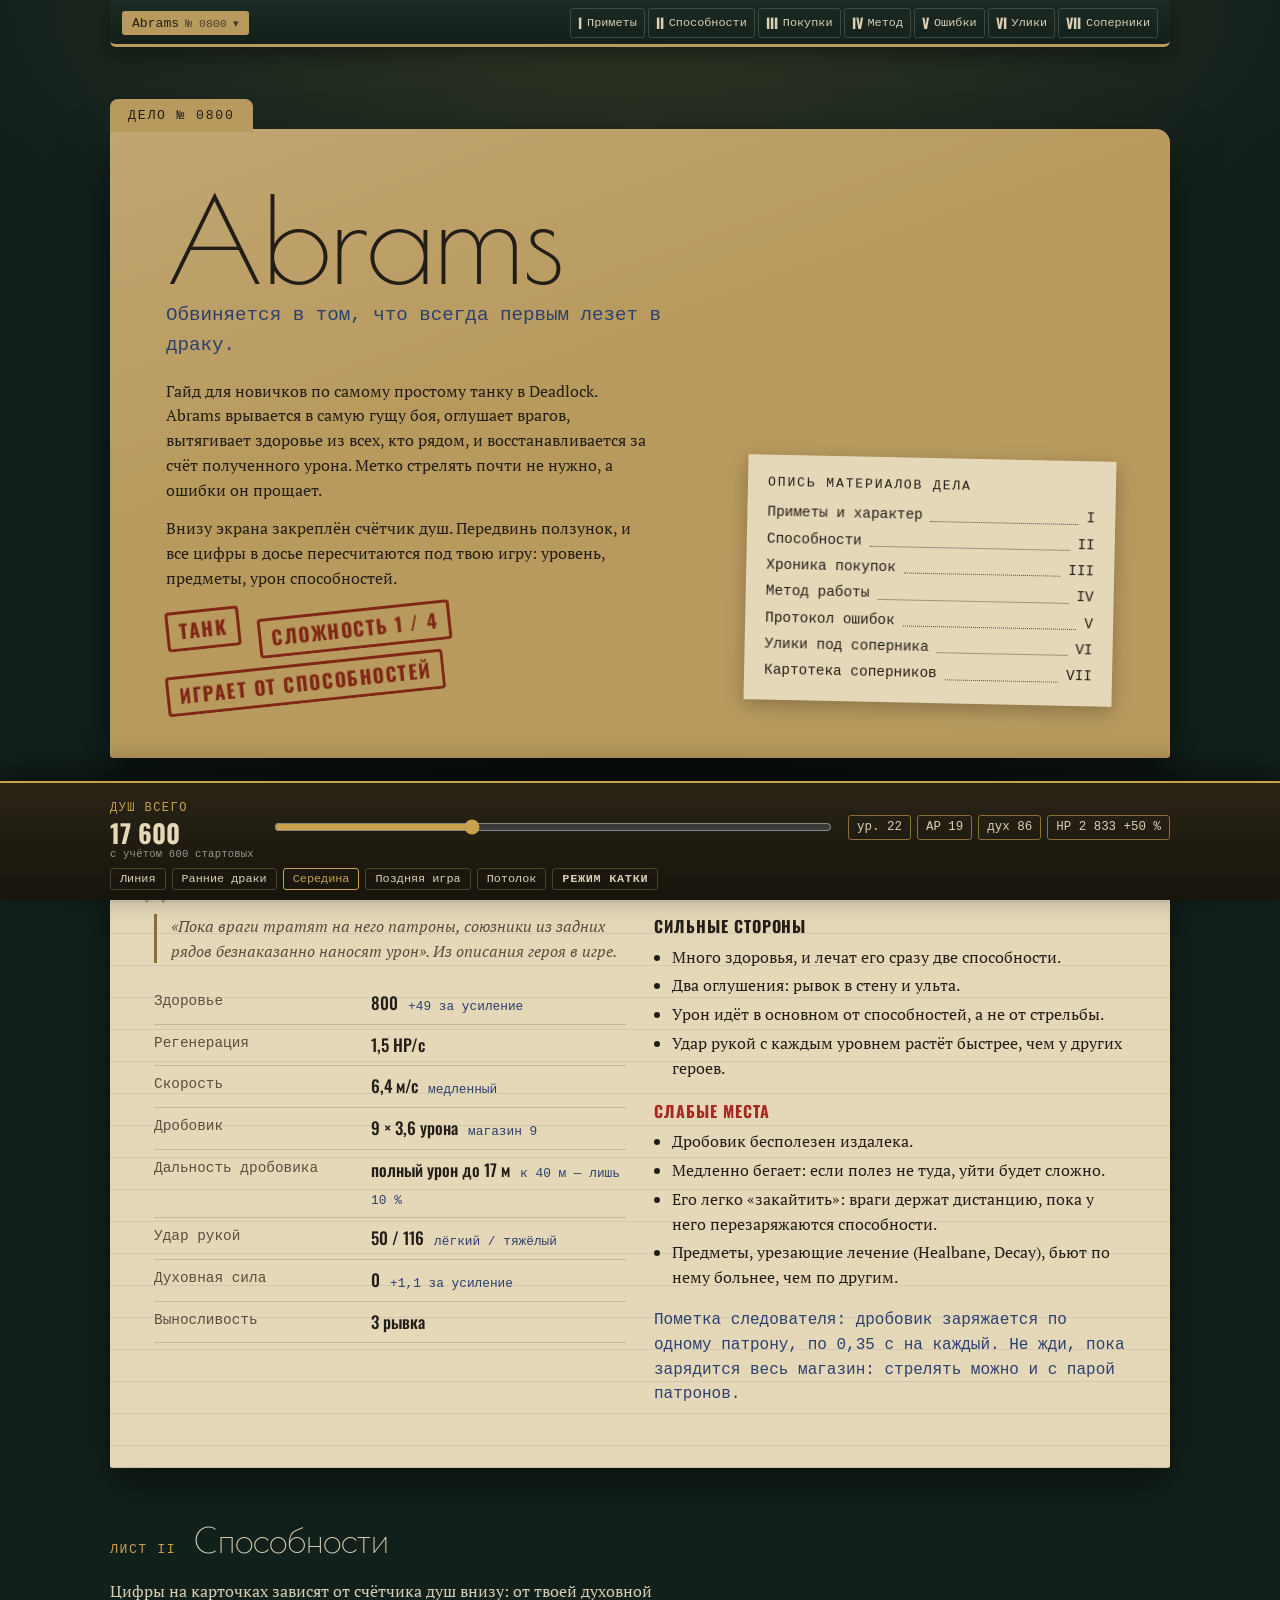
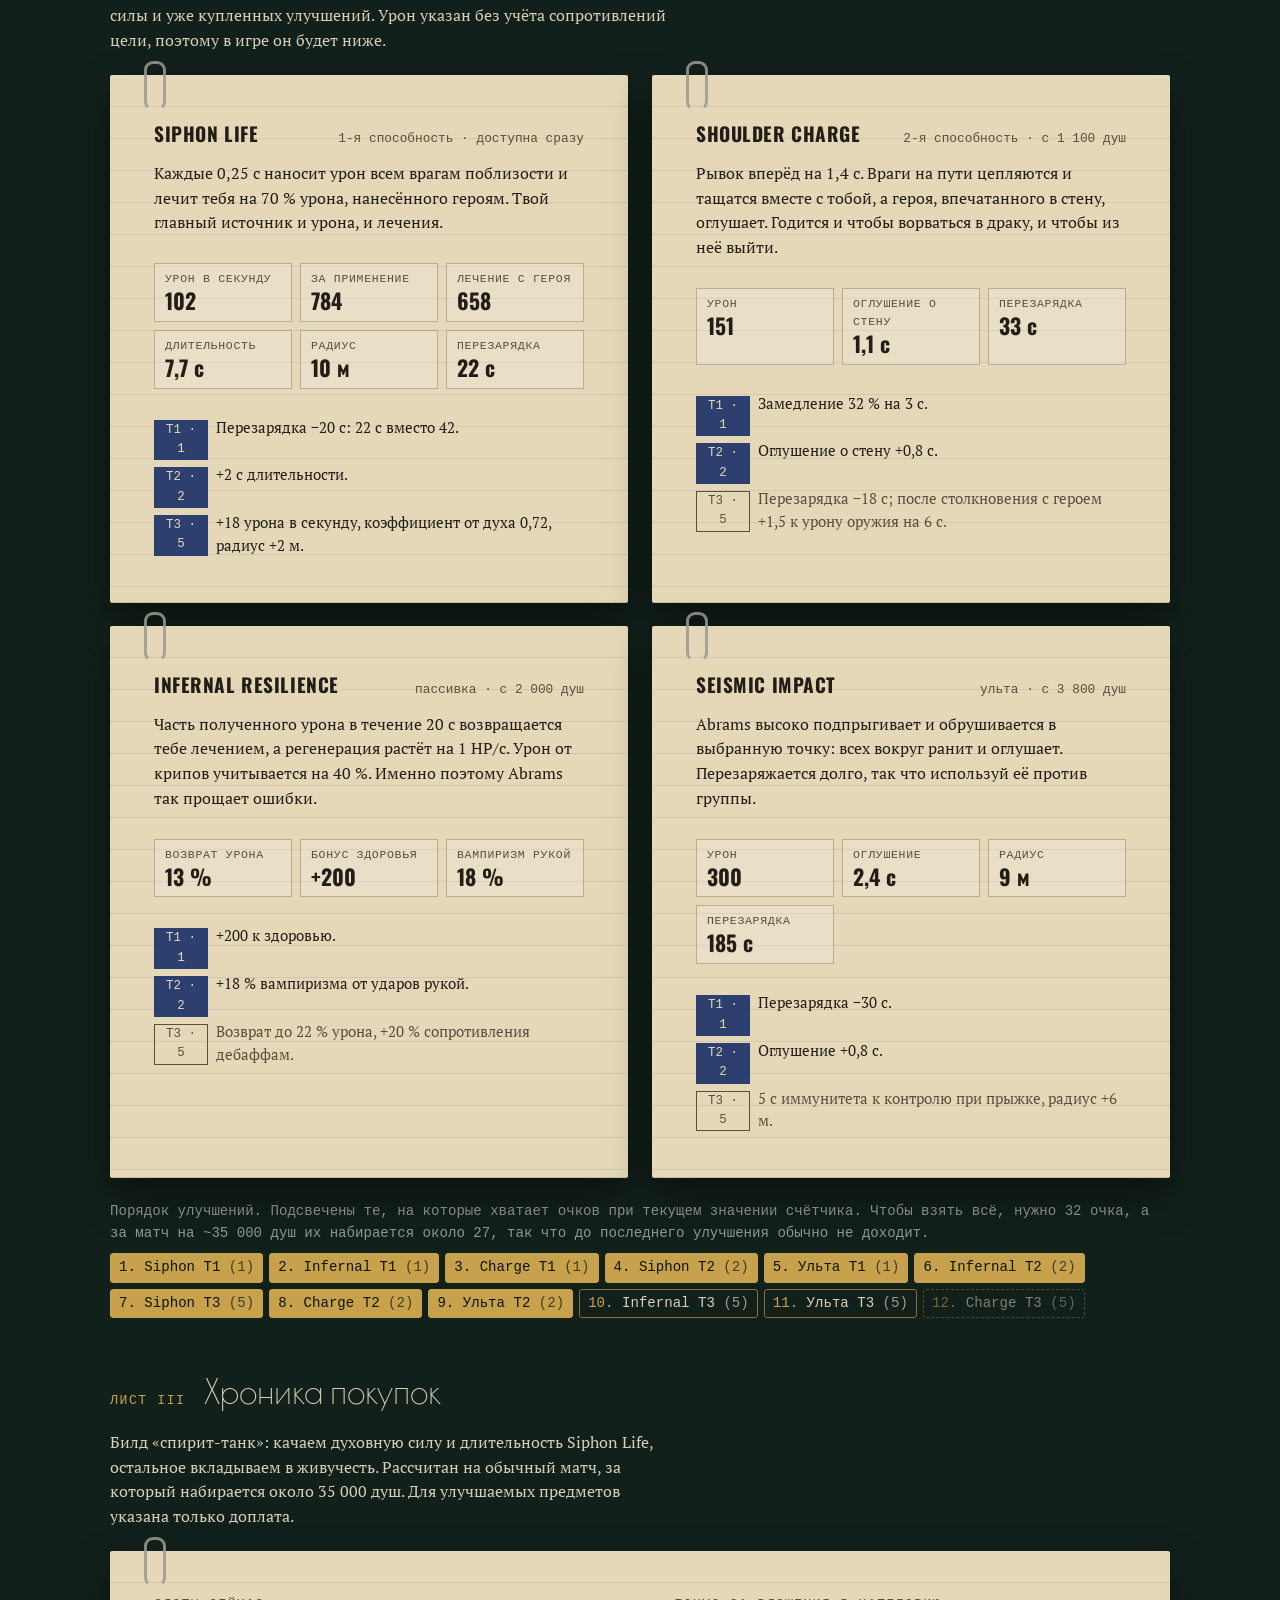
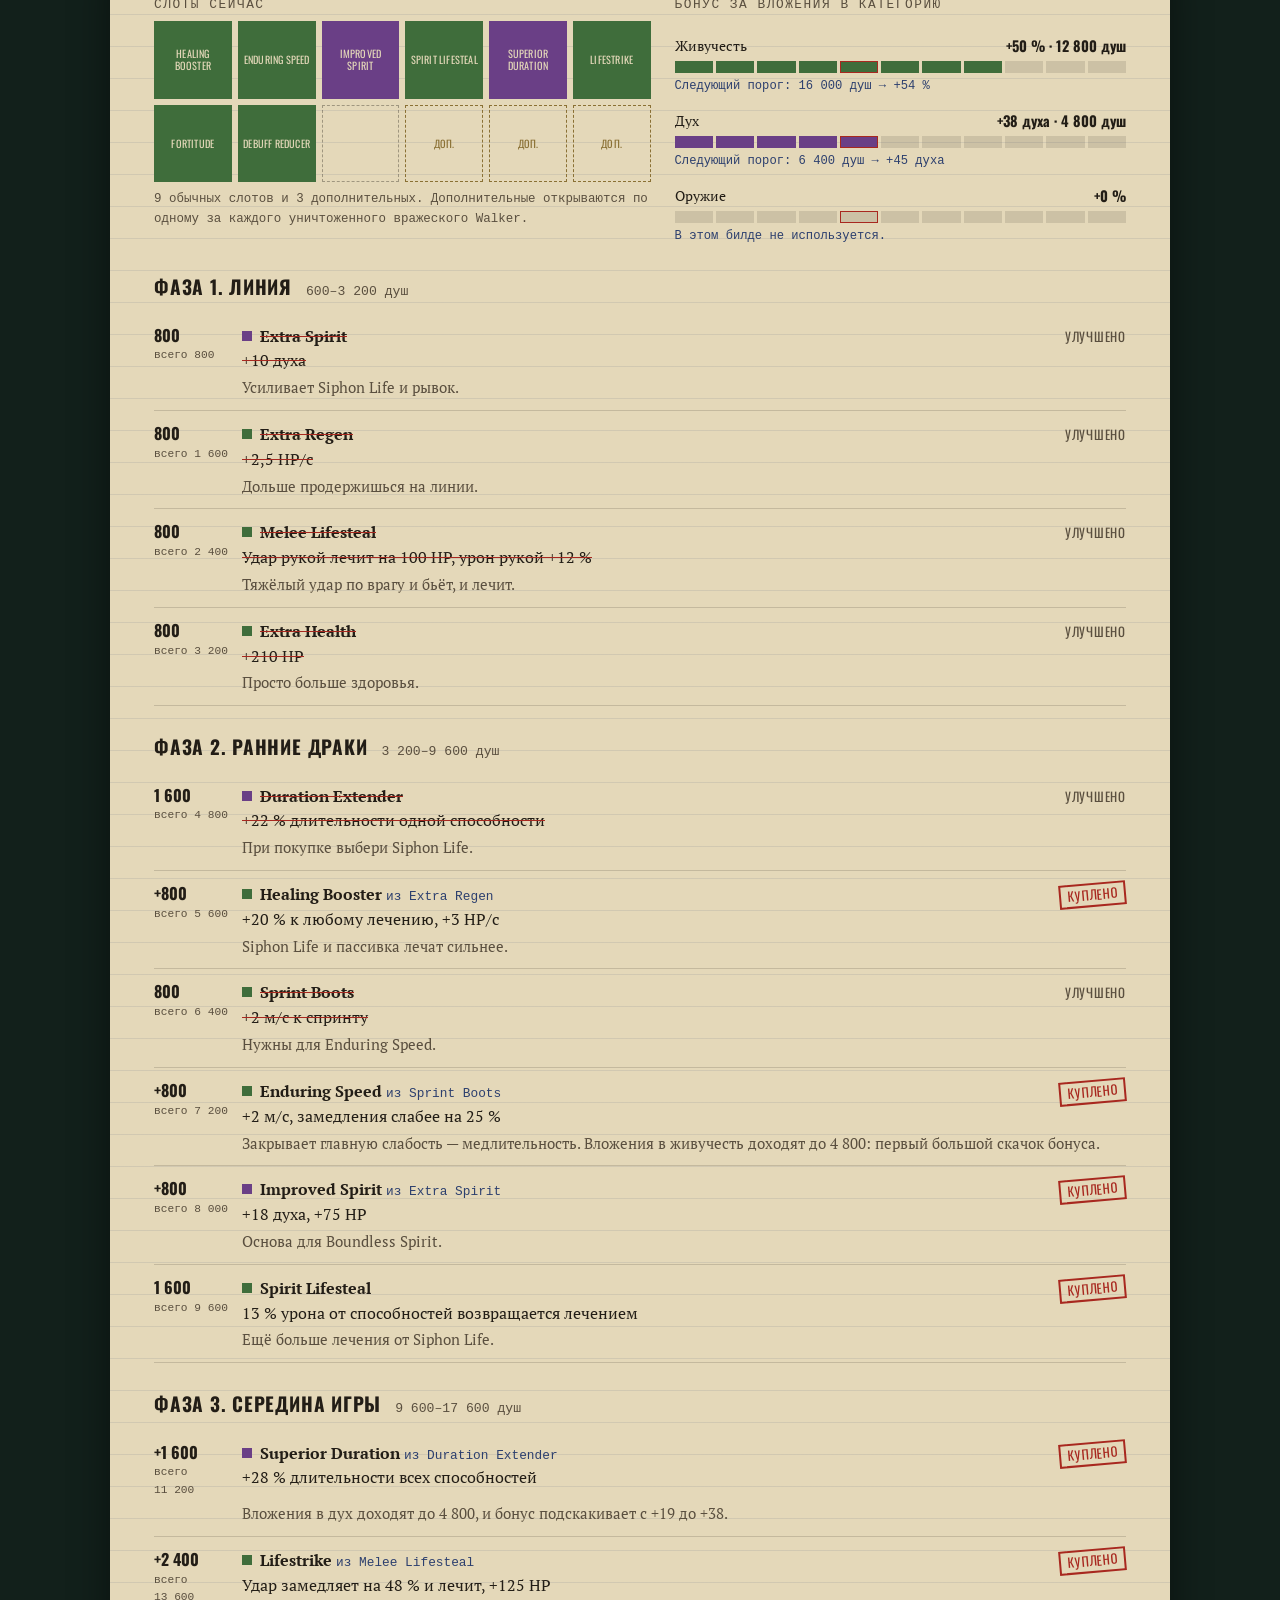
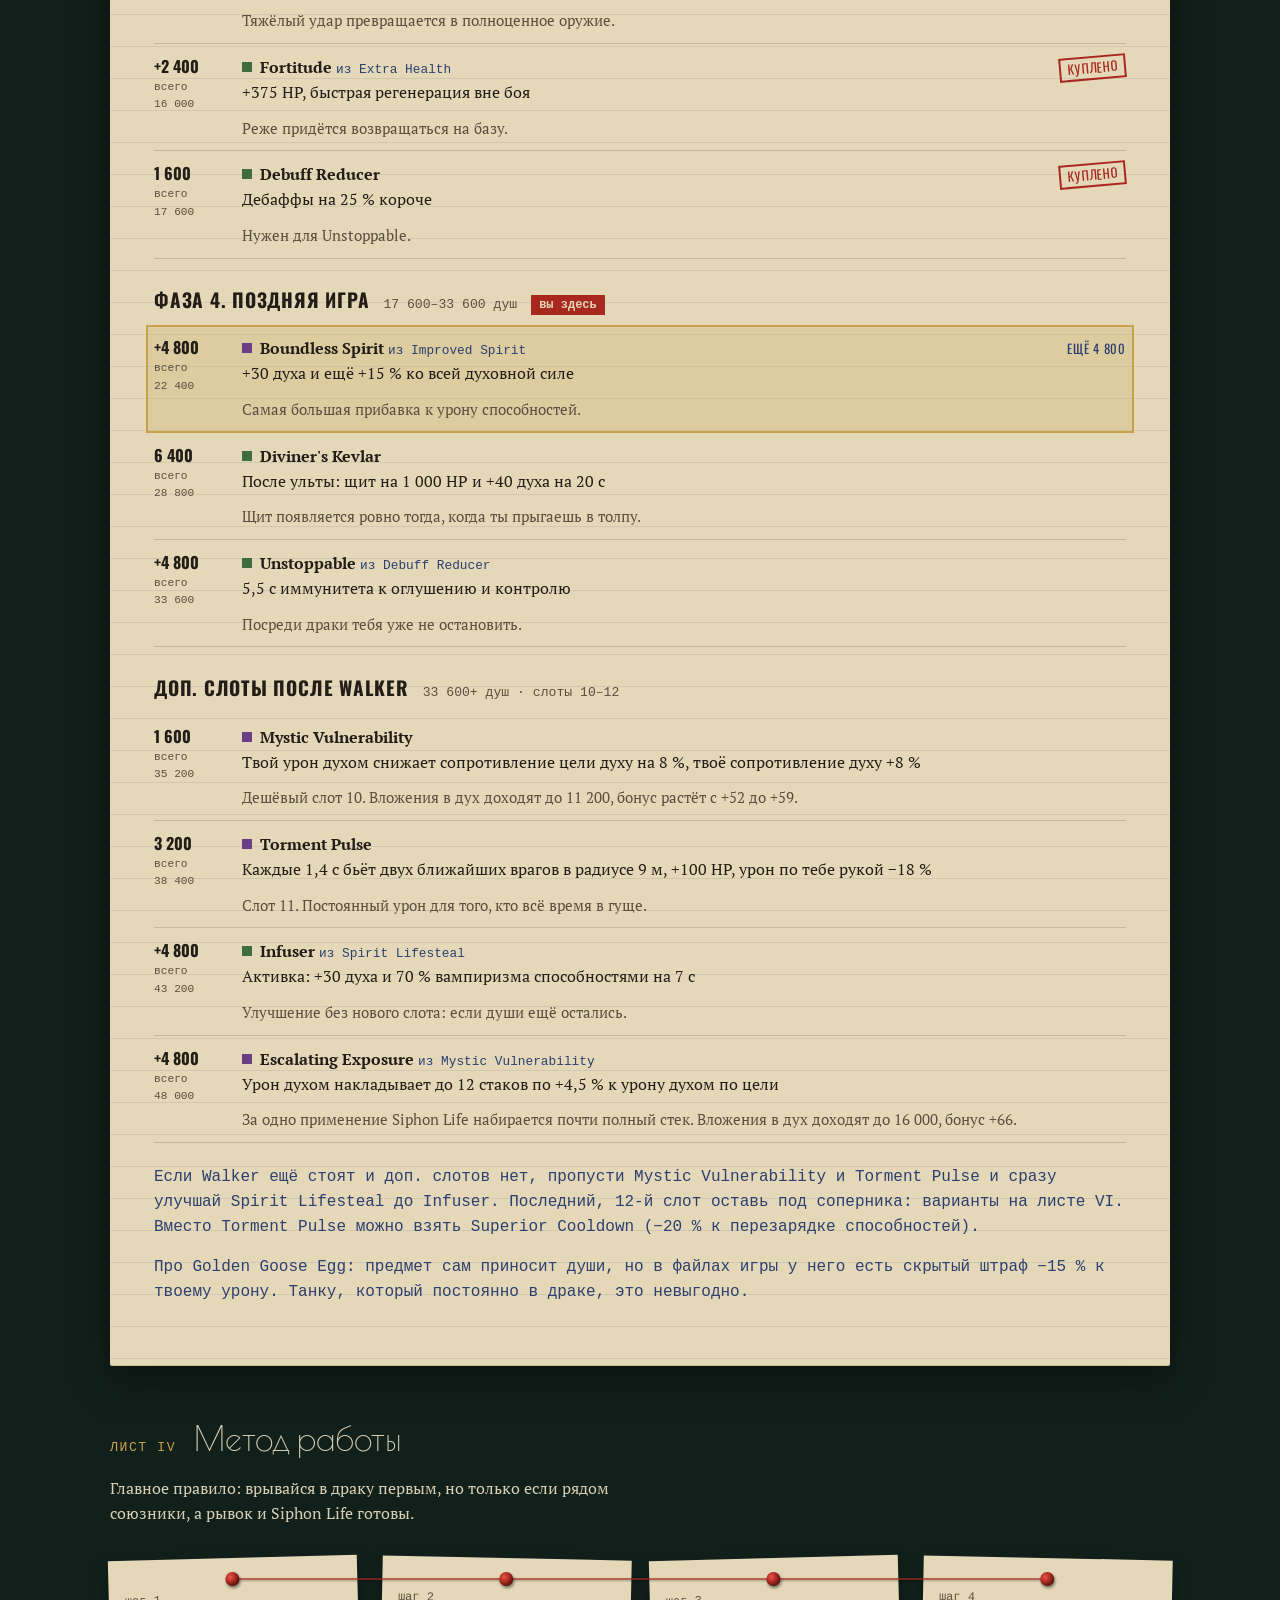
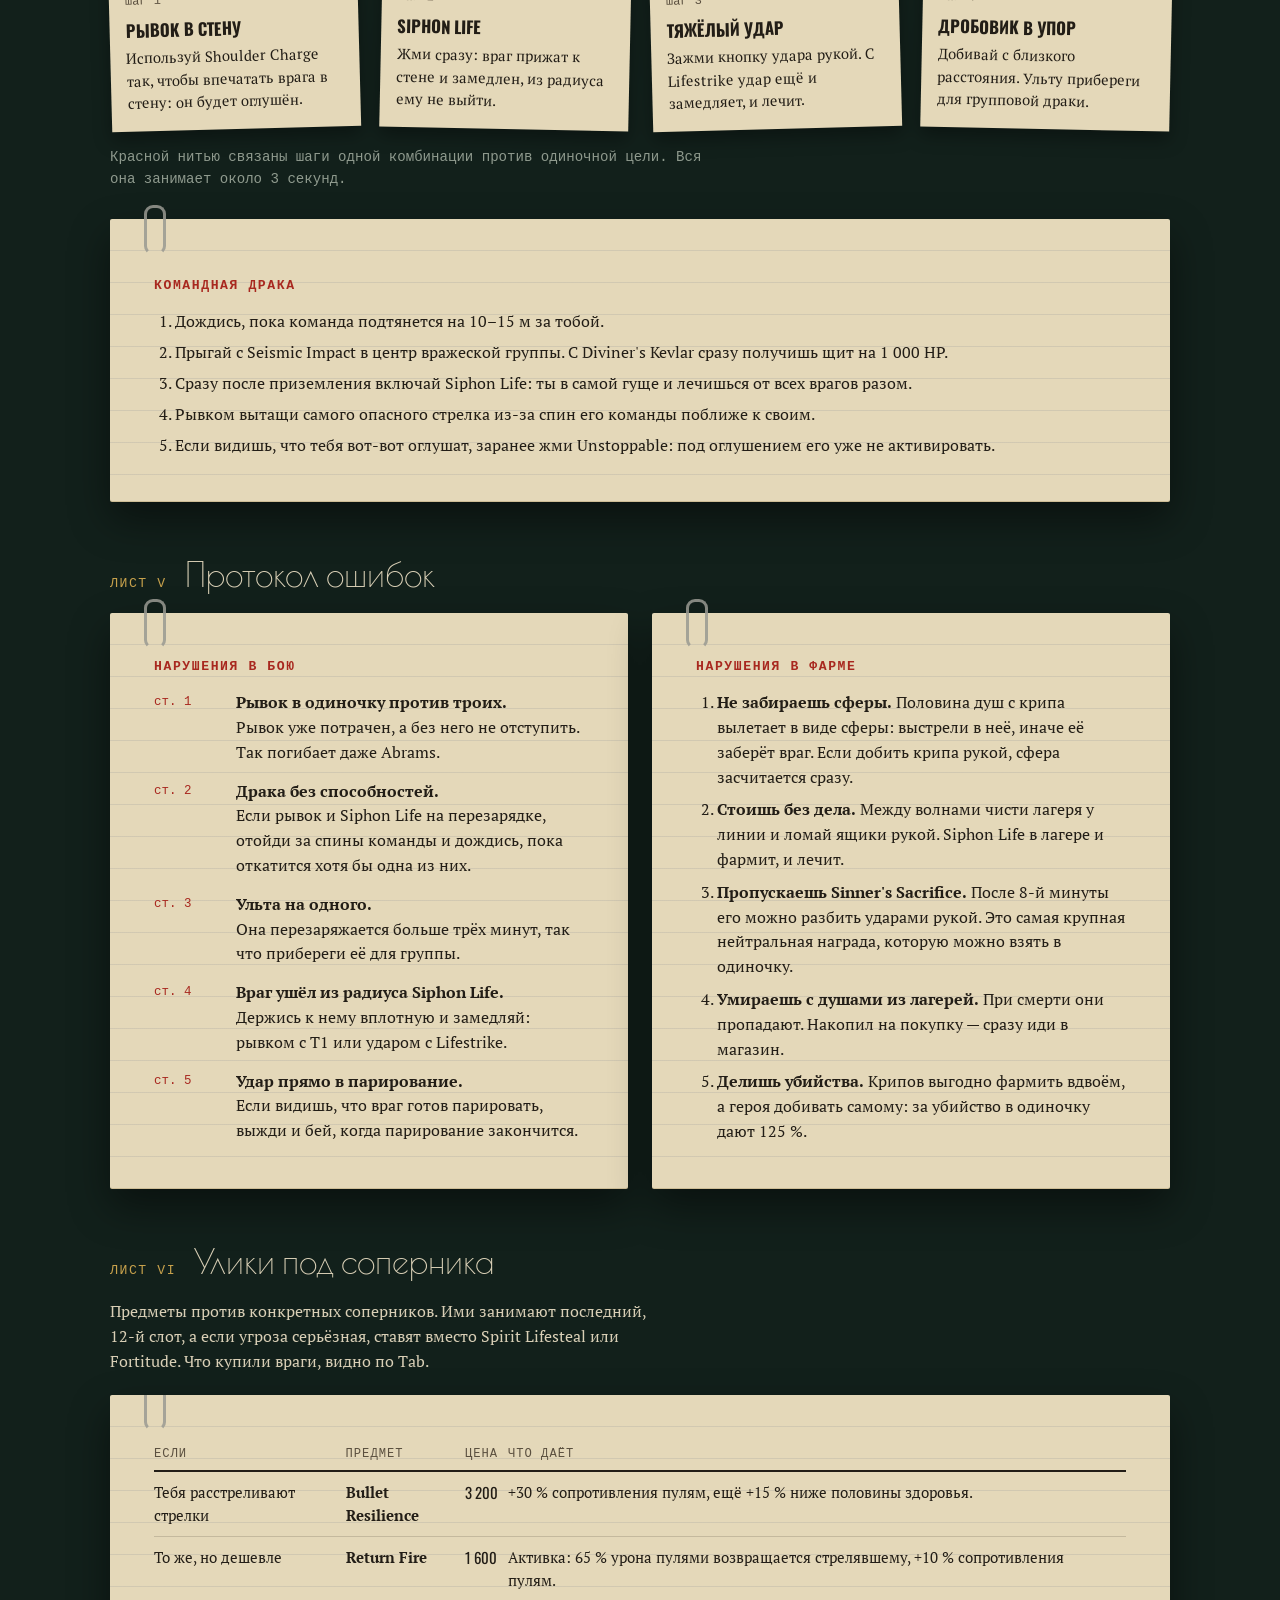
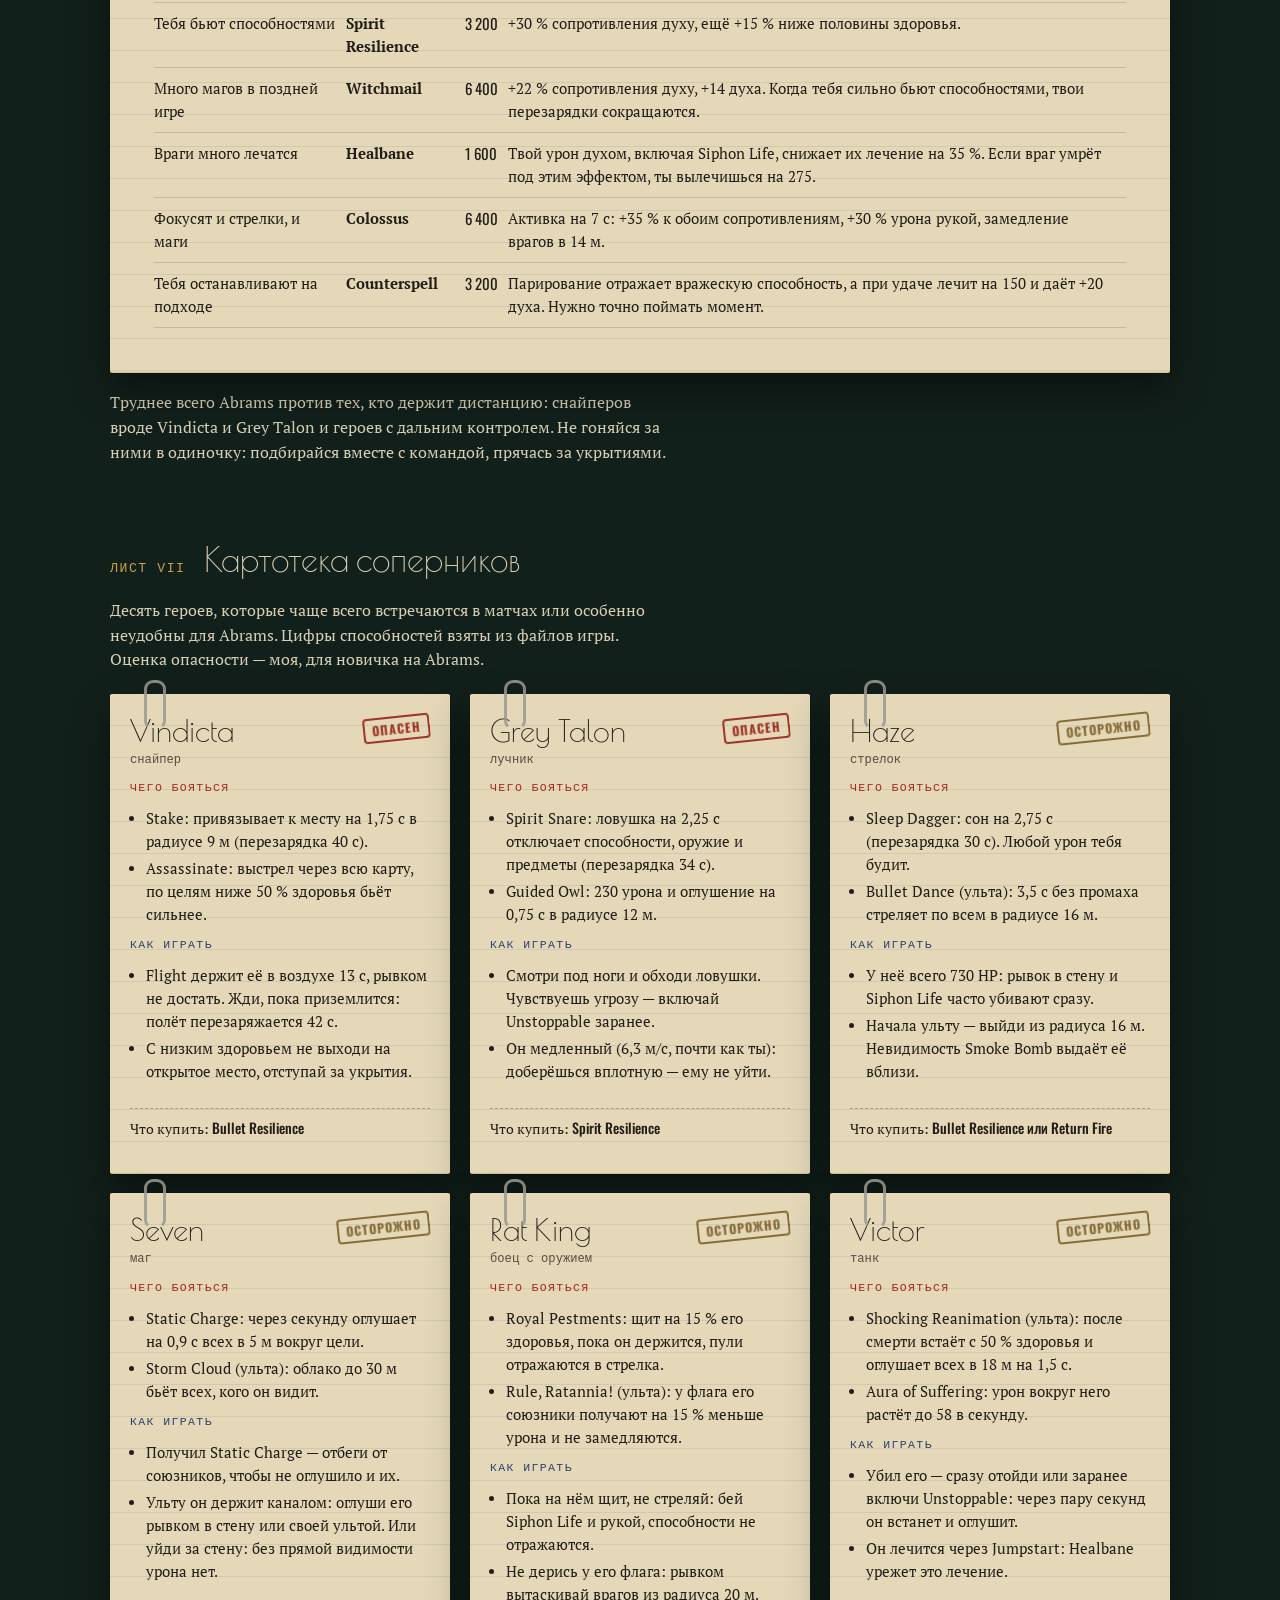
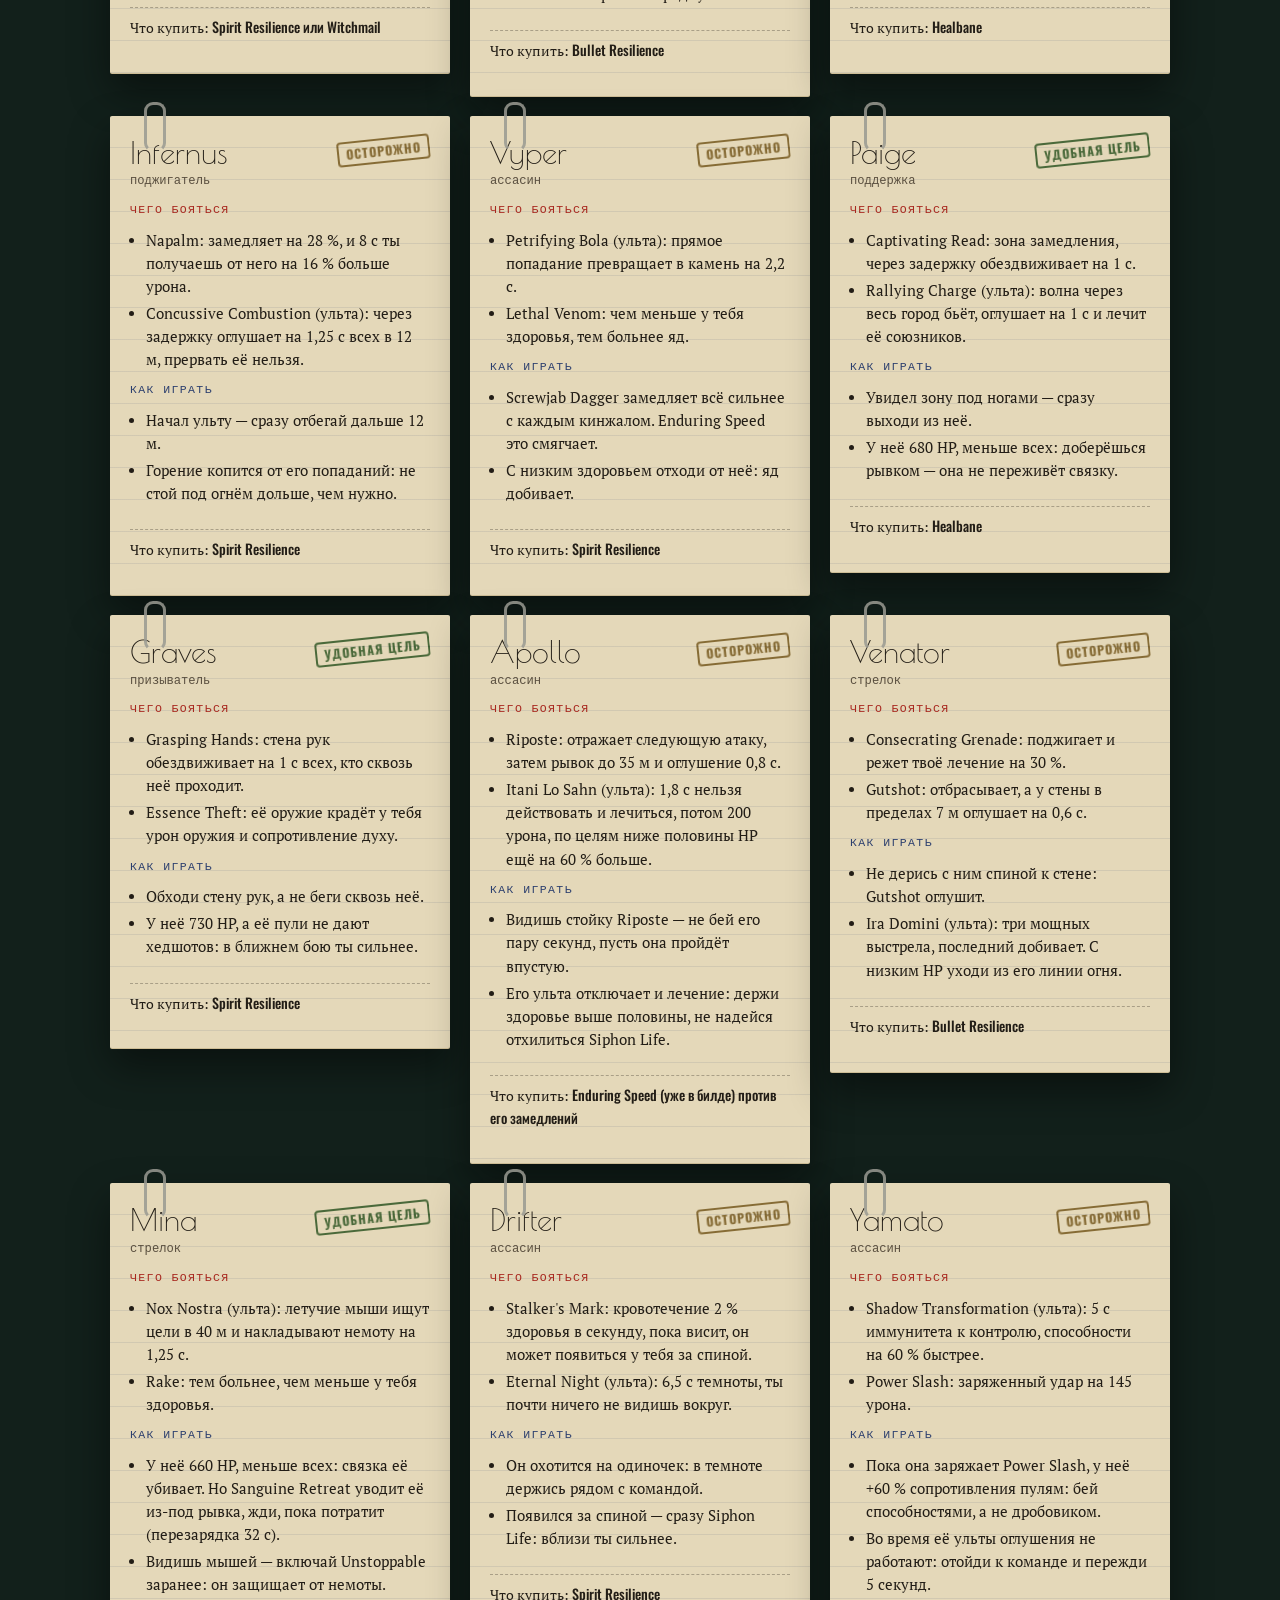
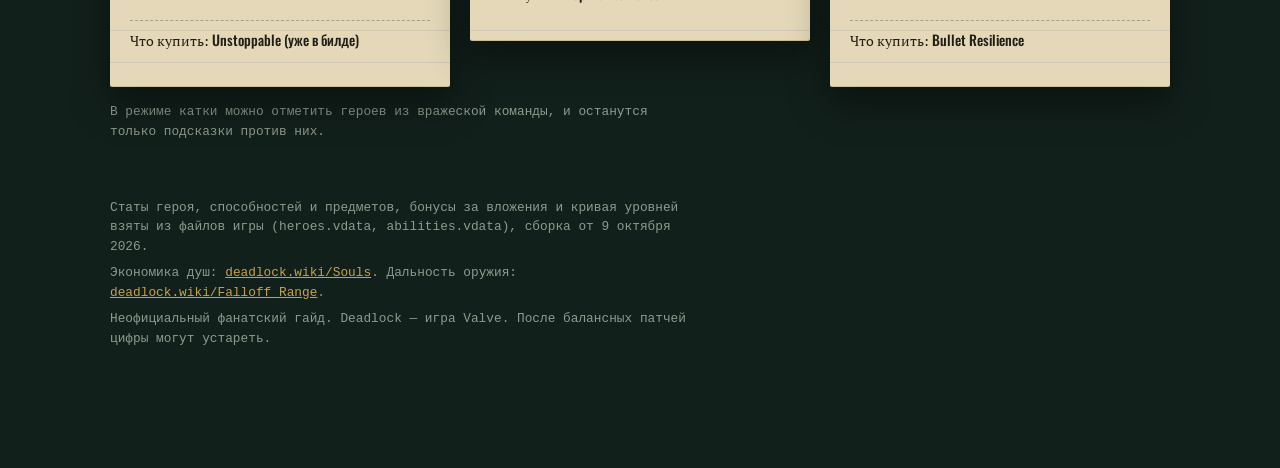
==== commit 1a4a58ba: "feat: добавить руководство-досье по Селесте" ====
--- a/abrams/index.html
+++ b/abrams/index.html
@@ -291,31 +291,31 @@
       <div><span class="exhibit">Рапорт на выезд</span><h2 id="k-title">Режим катки</h2></div>
       <button type="button" class="k-close" id="k-close">Закрыть · Esc</button>
     </div>
-    <div class="k-souls">
-      <div><span class="lbl">Душ всего</span><output id="k-souls-out">0</output><span class="souls-note">с учётом 600 стартовых</span></div>
-      <div class="k-steps" id="k-steps">
-        <button type="button" data-d="-500">−500</button><button type="button" data-d="-100">−100</button>
-        <button type="button" data-d="100">+100</button><button type="button" data-d="500">+500</button>
-      </div>
-    </div>
     <div class="k-grid">
-      <section class="sheet k-card">
-        <h3>Следующая покупка</h3>
-        <p class="k-big" data-k="buy"></p>
-        <p class="k-price" data-k="buy-price"></p>
-        <div class="k-bar" role="progressbar" aria-label="Накоплено на покупку" aria-valuemin="0" aria-valuemax="100"><i data-k-bar></i></div>
-        <p class="k-small" data-k="buy-progress"></p>
-        <p data-k="buy-what"></p>
-        <p class="k-small" data-k="buy-then"></p>
-      </section>
-      <section class="sheet k-card">
-        <h3>Очки способностей</h3>
-        <p class="k-big" data-k="ap"></p>
-        <p class="k-price" data-k="ap-cost"></p>
-        <div class="k-pips" data-k-pips aria-hidden="true"></div>
-        <p data-k="ap-note"></p>
-        <p class="k-small" data-k="ap-lvl"></p>
-        <p class="k-small" data-k="ap-then"></p>
+      <section class="k-wide soulline" aria-label="Душевная линия">
+        <div class="sl-head"><span>ДУШЕВНАЯ ЛИНИЯ · ABRAMS · ДЕЛО № 0800</span><span data-k="head"></span></div>
+        <div class="sl-win">
+          <div class="sl-scroll" data-sl-scroll tabindex="0" aria-label="Лента билда: веди пальцем или стрелками, чтобы выставить души"><div class="sl-paper" data-sl-paper><svg data-sl-svg aria-hidden="true"></svg></div></div>
+          <div class="sl-pen" aria-hidden="true"><i data-sl-pen-t></i></div>
+        </div>
+        <div class="sl-legend"><span>▲ покупка</span><span>◆ новая способность</span><span>∧ улучшение</span><span>│ перо: твои души</span><span>Веди ленту пальцем под перо. Всё левее пера куплено</span></div>
+      </section>
+      <section class="k-wide k-ctrl" aria-live="polite">
+        <div class="kc-main">
+          <span class="kc-t">Сейчас покупай</span>
+          <span class="kc-item" data-k="buy"></span>
+          <span class="kc-desc" data-k="buy-desc"></span>
+          <span class="kc-sub" data-k="buy-sub"></span>
+        </div>
+        <div class="kc-right">
+          <button type="button" class="kc-buy" id="k-buy">Купил</button>
+          <button type="button" class="kc-undo" id="k-undo" aria-label="К прошлой покупке" title="К прошлой покупке">↶</button>
+        </div>
+        <div class="kc-ap">
+          <span class="kc-t">Способности дальше</span>
+          <span><b data-k="ap"></b> <span class="kc-when" data-k="ap-when"></span></span>
+          <span class="kc-desc" data-k="ap-desc"></span>
+        </div>
       </section>
       <section class="sheet k-card k-wide">
         <h3>Комбо против одного</h3>
--- a/assets/dossier.css
+++ b/assets/dossier.css
@@ -322,17 +322,10 @@
 .k-head h2 { margin: 0; font-family: var(--font-display); font-weight: 400; font-size: 2rem; line-height: 1; }
 .k-close { font-family: var(--font-type); font-size: .85rem; background: transparent; color: var(--on-felt); border: 1px solid var(--brass-dim); padding: 5px 12px; border-radius: 3px; cursor: pointer; }
 .k-close:hover { border-color: var(--brass); color: var(--brass); }
-.k-souls { display: flex; flex-wrap: wrap; align-items: center; gap: 8px 14px; background: linear-gradient(#2a2416, #17140c); border: 1px solid var(--brass-dim); padding: 10px 14px; border-radius: 4px; }
-.k-souls .lbl { font-family: var(--font-type); font-size: .72rem; letter-spacing: .12em; text-transform: uppercase; color: var(--brass); display: block; }
-.k-souls output { font-family: var(--font-stamp); font-weight: 700; font-size: 2rem; line-height: 1; color: var(--paper); font-variant-numeric: tabular-nums; }
-.k-steps { display: flex; gap: 6px; flex-wrap: wrap; margin-left: auto; }
-.k-steps button { font-family: var(--font-stamp); font-weight: 500; font-size: 1rem; min-width: 58px; padding: 8px 6px; background: #3a311d; color: var(--paper); border: 1px solid var(--brass-dim); border-radius: 3px; cursor: pointer; font-variant-numeric: tabular-nums; }
-.k-steps button:hover { border-color: var(--brass); }
 .k-grid { display: grid; grid-template-columns: minmax(0, 1fr) minmax(0, 1fr); gap: 16px; }
 .k-card { padding: 18px 18px 16px; display: grid; gap: 6px; align-content: start; }
 .k-card::before { display: none; }
 .k-card h3 { margin: 0; font-family: var(--font-type); font-weight: 400; font-size: .72rem; letter-spacing: .12em; text-transform: uppercase; color: var(--stamp); }
-.k-big { margin: 0; font-family: var(--font-stamp); font-weight: 700; font-size: 1.5rem; line-height: 1.15; text-transform: uppercase; }
 .k-card p { margin: 0; }
 .k-small { font-family: var(--font-type); font-size: .8rem; color: var(--ink-soft); }
 .k-wide { grid-column: 1 / -1; }
@@ -365,8 +358,6 @@
   .k-grid { grid-template-columns: minmax(0, 1fr); }
   .k-combo { flex-direction: column; gap: 6px; }
   .k-combo li:not(:last-child)::after { content: none; }
-  .k-steps { margin-left: 0; width: 100%; }
-  .k-steps button { flex: 1; min-width: 0; }
   .buy { grid-template-columns: 62px minmax(0, 1fr) auto; }
   body { padding-block-end: 190px; }
 }
@@ -376,6 +367,9 @@
 .hero-paradox { --folder: #8fa3b8; --folder-ink: #141b24; --accent-time: #2c4f7c; }
 .hero-paradox .folder { background-image: linear-gradient(160deg, rgba(255,255,255,.18), transparent 40%), repeating-radial-gradient(circle at 92% 18%, transparent 0 22px, rgba(20,27,36,.07) 22px 23px); }
 .hero-paradox .hero h1 { letter-spacing: .02em; }
+.hero-celeste { --folder: #c4a2b4; --folder-ink: #251420; }
+.hero-celeste .folder { background-image: linear-gradient(160deg, rgba(255,255,255,.22), transparent 42%), repeating-conic-gradient(from 0deg at 88% 16%, rgba(37,20,32,.06) 0 6deg, transparent 6deg 18deg); }
+.hero-celeste .hero h1 { letter-spacing: .03em; }
 .warn-note { background: rgba(168,40,31,.08); border-left: 3px solid var(--stamp); padding: 8px 12px; font-size: .92rem; }
 
 
@@ -405,13 +399,6 @@
 .souls-note { display: block; font-family: var(--font-type); font-size: .66rem; color: var(--on-felt-dim); letter-spacing: .02em; }
 
 /* ---------- match mode: purchase and ability point cards ---------- */
-.k-price { font-family: var(--font-type); font-size: .86rem; color: var(--carbon); }
-.k-bar { height: 10px; background: rgba(34,29,22,.14); border-radius: 2px; overflow: hidden; margin: 2px 0; }
-.k-bar i { display: block; height: 100%; width: 0; background: var(--stamp); transition: width .2s; }
-.k-pips { display: flex; gap: 4px; margin: 2px 0; }
-.k-pips i { width: 22px; height: 12px; border: 1.5px solid var(--carbon); border-radius: 2px; }
-.k-pips i.on { background: var(--carbon); }
-@media (prefers-reduced-motion: reduce) { .k-bar i { transition: none; } }
 
 /* ---------- catalog (main page) ---------- */
 .catalog-head { display: grid; gap: 10px; padding-top: 28px; }
@@ -435,3 +422,51 @@
 .case-card .stamp { font-size: .8rem; padding: 1px 8px; border-width: 2px; }
 .case-card .open { font-family: var(--font-stamp); text-transform: uppercase; letter-spacing: .06em; font-size: .9rem; }
 @media (prefers-reduced-motion: reduce) { .case-card { transition: none; } .case-card:hover { transform: none; } }
+
+/* ---------- match mode: soul line (cardiograph strip) ---------- */
+.soulline { position: relative; background: #f4e6dc; box-shadow: 0 14px 30px rgba(0,0,0,.45); }
+.soulline::before, .soulline::after { content: ""; position: absolute; top: -10px; width: 70px; height: 22px; background: rgba(240, 232, 205, .55); box-shadow: 0 1px 2px rgba(0,0,0,.2); z-index: 2; }
+.soulline::before { left: 18px; transform: rotate(-4deg); } .soulline::after { right: 18px; transform: rotate(5deg); }
+.sl-head { display: flex; justify-content: space-between; gap: 4px 10px; flex-wrap: wrap; padding: 8px 14px 0; font-family: var(--font-type); font-size: .7rem; color: #8a3a33; letter-spacing: .06em; }
+.sl-win { position: relative; }
+.sl-scroll { overflow-x: auto; overscroll-behavior-x: contain; scrollbar-width: thin; cursor: grab; }
+.sl-scroll:focus-visible { outline: 2px solid var(--brass); outline-offset: -2px; }
+/* the recorder pen: fixed in the middle, the tape moves under it */
+.sl-pen { position: absolute; left: 50%; top: 18px; bottom: 6px; width: 0; pointer-events: none; }
+.sl-pen::before { content: ""; position: absolute; left: -1px; top: 0; bottom: 0; width: 2px; background: var(--stamp); }
+.sl-pen::after { content: ""; position: absolute; left: -6px; top: 176px; width: 12px; height: 12px; border-radius: 50%; background: var(--stamp); }
+.sl-pen i { position: absolute; left: 0; top: -14px; transform: translateX(-50%); background: var(--stamp); color: #f4e6dc; font: 700 .8rem var(--font-type); font-style: normal; padding: 1px 6px; border-radius: 2px; white-space: nowrap; font-variant-numeric: tabular-nums; }
+.sl-win::before, .sl-win::after { content: ""; position: absolute; top: 0; bottom: 0; width: 22px; pointer-events: none; z-index: 1; }
+.sl-win::before { left: 0; background: linear-gradient(90deg, #f4e6dc, rgba(244,230,220,0)); }
+.sl-win::after { right: 0; background: linear-gradient(-90deg, #f4e6dc, rgba(244,230,220,0)); }
+.sl-paper {
+  position: relative; height: 280px;
+  background-image:
+    linear-gradient(rgba(196,72,64,.38) 1px, transparent 1px), linear-gradient(90deg, rgba(196,72,64,.38) 1px, transparent 1px),
+    linear-gradient(rgba(196,72,64,.16) 1px, transparent 1px), linear-gradient(90deg, rgba(196,72,64,.16) 1px, transparent 1px);
+  background-size: 25px 25px, 25px 25px, 5px 5px, 5px 5px;
+}
+.sl-paper svg { position: absolute; inset: 0; overflow: visible; }
+.sl-item { font-family: var(--font-stamp); font-weight: 500; font-size: 11px; text-transform: uppercase; letter-spacing: .02em; cursor: pointer; }
+.sl-item:hover { text-decoration: underline; }
+.sl-up { font-family: var(--font-type); font-size: 10px; fill: #2c3f6e; }
+.sl-souls { font-family: var(--font-type); font-size: 9.5px; fill: #8a3a33; }
+.sl-pen-t { fill: #a8281f; font-weight: 700; }
+.sl-hit { fill: transparent; cursor: pointer; }
+.sl-legend { display: flex; gap: 4px 14px; flex-wrap: wrap; padding: 4px 14px 10px; font-family: var(--font-type); font-size: .68rem; color: #6b4a44; }
+.k-ctrl { background: var(--paper); color: var(--ink); padding: 14px 16px; display: grid; grid-template-columns: minmax(0, 1fr) auto; gap: 10px 18px; align-items: center; }
+.kc-main, .kc-ap { display: grid; gap: 2px; min-width: 0; align-content: start; }
+.kc-t { font-family: var(--font-type); font-size: .64rem; letter-spacing: .12em; text-transform: uppercase; color: var(--stamp); }
+.kc-item { font-family: var(--font-stamp); font-weight: 700; font-size: 1.4rem; text-transform: uppercase; line-height: 1.1; }
+.kc-desc { font-size: .92rem; color: var(--ink); }
+.kc-sub { font-family: var(--font-type); font-size: .78rem; color: var(--carbon); }
+.kc-sub b { color: var(--stamp); font-weight: 400; } .kc-sub b.ok { color: var(--vit); }
+.kc-right { display: flex; gap: 8px; align-items: flex-end; flex-wrap: wrap; justify-content: flex-end; }
+.kc-buy { font-family: var(--font-stamp); font-weight: 700; text-transform: uppercase; letter-spacing: .06em; font-size: 1.05rem; padding: 10px 20px; border: 0; border-radius: 4px; background: var(--stamp); color: var(--paper); cursor: pointer; }
+.kc-buy:hover { background: #c23a2f; }
+.kc-undo { font-family: var(--font-type); font-size: .9rem; padding: 10px 12px; border: 1.5px solid var(--ink-soft); background: transparent; color: var(--ink); border-radius: 4px; cursor: pointer; }
+.kc-buy:disabled, .kc-undo:disabled { opacity: .4; cursor: default; }
+.kc-ap { grid-column: 1 / -1; border-top: 1px dashed rgba(34,29,22,.3); padding-top: 10px; }
+.kc-ap b { font-family: var(--font-stamp); font-weight: 700; text-transform: uppercase; font-size: 1.05rem; }
+.kc-when { font-family: var(--font-type); font-size: .76rem; color: var(--carbon); }
+@media (max-width: 560px) { .k-ctrl { grid-template-columns: minmax(0, 1fr); } .kc-right { order: -1; justify-content: flex-start; } .kc-buy { flex: 1; } }
